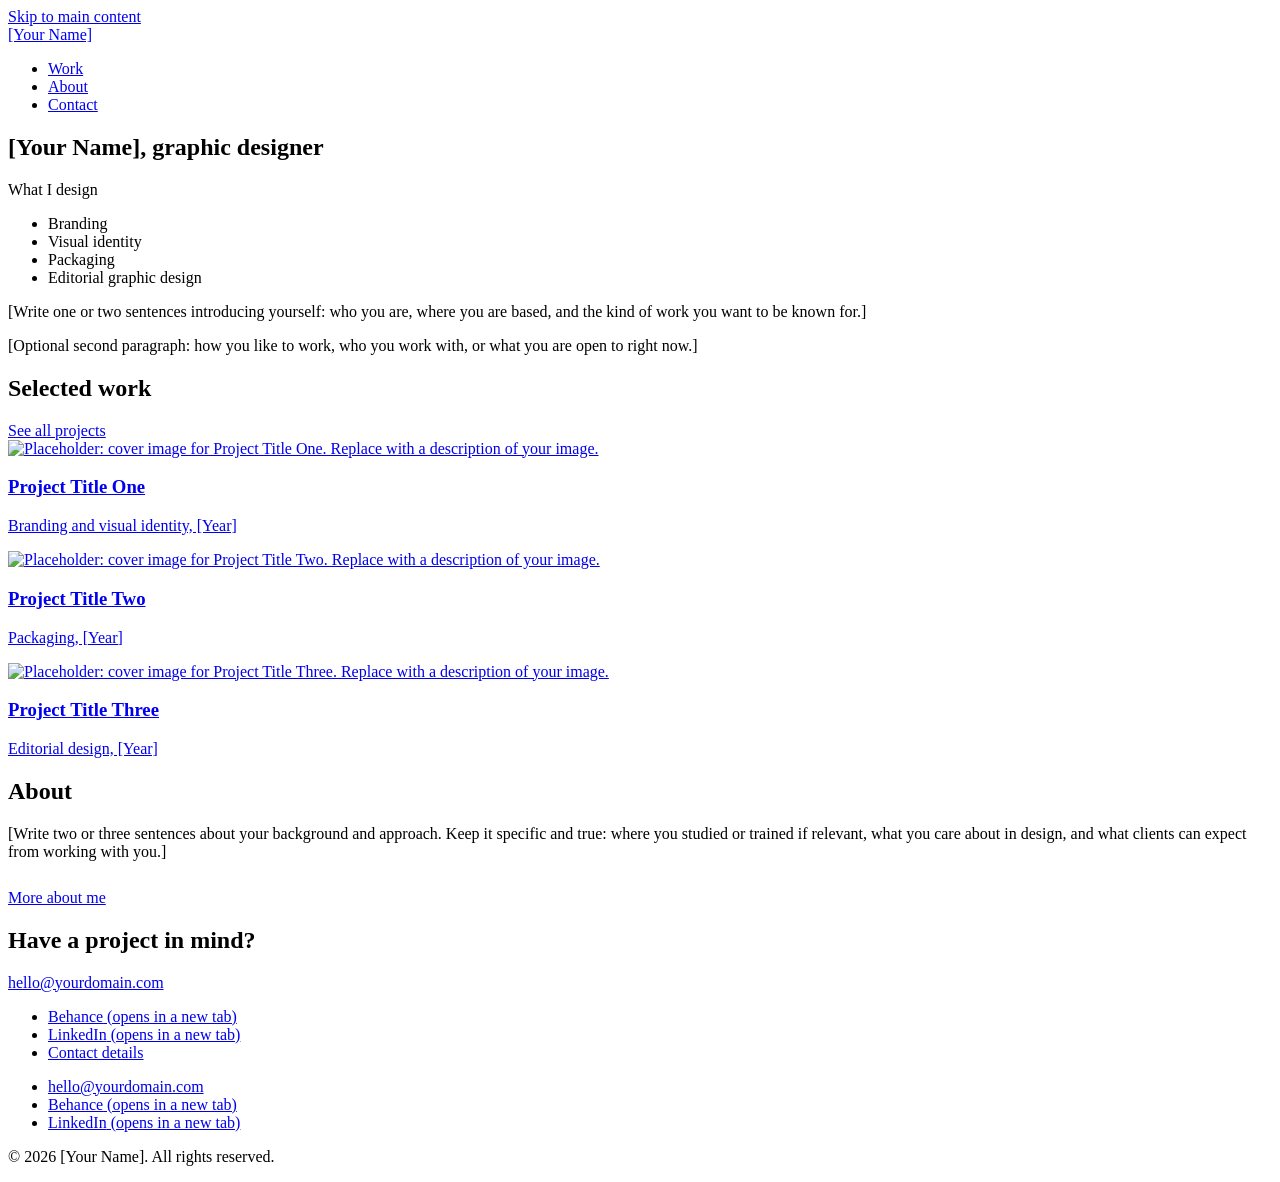
==== index.html @ a612234e "Add files via upload" ====
<!doctype html>
<html lang="en">
<head>
  <meta charset="utf-8">
  <meta name="viewport" content="width=device-width, initial-scale=1">
  <!-- EDIT: replace [Your Name], the description, and every YOUR-SITE.pages.dev address. See README.md. -->
  <title>[Your Name] | Graphic designer</title>
  <meta name="description" content="Portfolio of [Your Name], a graphic designer working in branding, visual identity, packaging and editorial design.">
  <meta name="theme-color" content="#f2efed">
  <link rel="canonical" href="https://YOUR-SITE.pages.dev/">
  <link rel="icon" href="assets/img/favicon.svg" type="image/svg+xml">

  <meta property="og:type" content="website">
  <meta property="og:site_name" content="[Your Name]">
  <meta property="og:title" content="[Your Name] | Graphic designer">
  <meta property="og:description" content="Branding, visual identity, packaging and editorial design.">
  <meta property="og:url" content="https://YOUR-SITE.pages.dev/">
  <meta property="og:image" content="https://YOUR-SITE.pages.dev/assets/img/og-default.png">
  <meta property="og:image:alt" content="[Your Name], graphic designer">
  <meta name="twitter:card" content="summary_large_image">

  <link rel="stylesheet" href="assets/css/styles.css">
  <script src="assets/js/main.js" defer></script>
</head>
<body>
  <a class="skip-link" href="#main">Skip to main content</a>

  <header class="site-header">
    <div class="wrap site-header__inner">
      <a class="wordmark" href="index.html" aria-current="page">[Your Name]</a>
      <nav aria-label="Primary">
        <ul class="nav">
          <li><a href="work.html">Work</a></li>
          <li><a href="about.html">About</a></li>
          <li><a href="contact.html">Contact</a></li>
        </ul>
      </nav>
    </div>
  </header>

  <main id="main">

    <!-- Introduction -->
    <section class="hero">
      <div class="wrap">
        <h1 class="display hero__name">[Your Name]<span class="visually-hidden">, graphic designer</span></h1>

        <div class="hero__grid">
          <div class="hero__list">
            <p class="label" id="disciplines-label">What I design</p>
            <ul class="list" aria-labelledby="disciplines-label">
              <li>Branding</li>
              <li>Visual identity</li>
              <li>Packaging</li>
              <li>Editorial graphic design</li>
            </ul>
          </div>

          <div class="hero__intro">
            <p class="lead">[Write one or two sentences introducing yourself: who you are, where you are based, and the kind of work you want to be known for.]</p>
            <p class="prose">[Optional second paragraph: how you like to work, who you work with, or what you are open to right now.]</p>
          </div>
        </div>
      </div>
    </section>

    <!-- Selected projects -->
    <section class="section" aria-labelledby="work-title">
      <div class="wrap">
        <div class="section-head">
          <h2 id="work-title">Selected work</h2>
          <a class="text-link" href="work.html">See all projects</a>
        </div>

        <div class="featured">
          <div class="featured__item featured__item--a">
            <a class="card" href="projects/project-one.html">
              <div class="card__frame">
                <img src="assets/img/project-one/thumb.svg" width="1200" height="1500" loading="lazy" decoding="async"
                     alt="Placeholder: cover image for Project Title One. Replace with a description of your image.">
              </div>
              <div class="card__body">
                <h3 class="card__title">Project Title One</h3>
                <p class="card__meta">Branding and visual identity, [Year]</p>
              </div>
            </a>
          </div>

          <div class="featured__item featured__item--b">
            <a class="card" href="projects/project-two.html">
              <div class="card__frame">
                <img src="assets/img/project-two/thumb.svg" width="1200" height="1500" loading="lazy" decoding="async"
                     alt="Placeholder: cover image for Project Title Two. Replace with a description of your image.">
              </div>
              <div class="card__body">
                <h3 class="card__title">Project Title Two</h3>
                <p class="card__meta">Packaging, [Year]</p>
              </div>
            </a>
          </div>

          <div class="featured__item featured__item--c">
            <a class="card" href="projects/project-three.html">
              <div class="card__frame card__frame--wide">
                <img src="assets/img/project-three/thumb.svg" width="1200" height="1500" loading="lazy" decoding="async"
                     alt="Placeholder: cover image for Project Title Three. Replace with a description of your image.">
              </div>
              <div class="card__body">
                <h3 class="card__title">Project Title Three</h3>
                <p class="card__meta">Editorial design, [Year]</p>
              </div>
            </a>
          </div>
        </div>
      </div>
    </section>

    <!-- About (short version) -->
    <section class="section" aria-labelledby="about-title">
      <div class="wrap split">
        <div class="split__label">
          <h2 id="about-title" class="label section-label">About</h2>
        </div>
        <div class="split__body">
          <p class="lead">[Write two or three sentences about your background and approach. Keep it specific and true: where you studied or trained if relevant, what you care about in design, and what clients can expect from working with you.]</p>
          <p style="margin-top: 1.75rem;"><a class="text-link" href="about.html">More about me</a></p>
        </div>
      </div>
    </section>

    <!-- Contact -->
    <section class="section section--wash contact-band" aria-labelledby="contact-title">
      <div class="wrap">
        <h2 id="contact-title" class="title">Have a project in mind?</h2>
        <a class="big-link" href="mailto:hello@yourdomain.com">hello@yourdomain.com</a>
        <ul class="links">
          <li><a href="https://www.behance.net/your-username" target="_blank" rel="noopener noreferrer">Behance<span class="visually-hidden"> (opens in a new tab)</span></a></li>
          <li><a href="https://www.linkedin.com/in/your-username" target="_blank" rel="noopener noreferrer">LinkedIn<span class="visually-hidden"> (opens in a new tab)</span></a></li>
          <li><a href="contact.html">Contact details</a></li>
        </ul>
      </div>
    </section>

  </main>

  <footer class="site-footer">
    <div class="wrap site-footer__inner">
      <ul class="links">
        <li><a href="mailto:hello@yourdomain.com">hello@yourdomain.com</a></li>
        <li><a href="https://www.behance.net/your-username" target="_blank" rel="noopener noreferrer">Behance<span class="visually-hidden"> (opens in a new tab)</span></a></li>
        <li><a href="https://www.linkedin.com/in/your-username" target="_blank" rel="noopener noreferrer">LinkedIn<span class="visually-hidden"> (opens in a new tab)</span></a></li>
      </ul>
      <p class="site-footer__copy">&copy; <span data-year>2026</span> [Your Name]. All rights reserved.</p>
    </div>
  </footer>
</body>
</html>
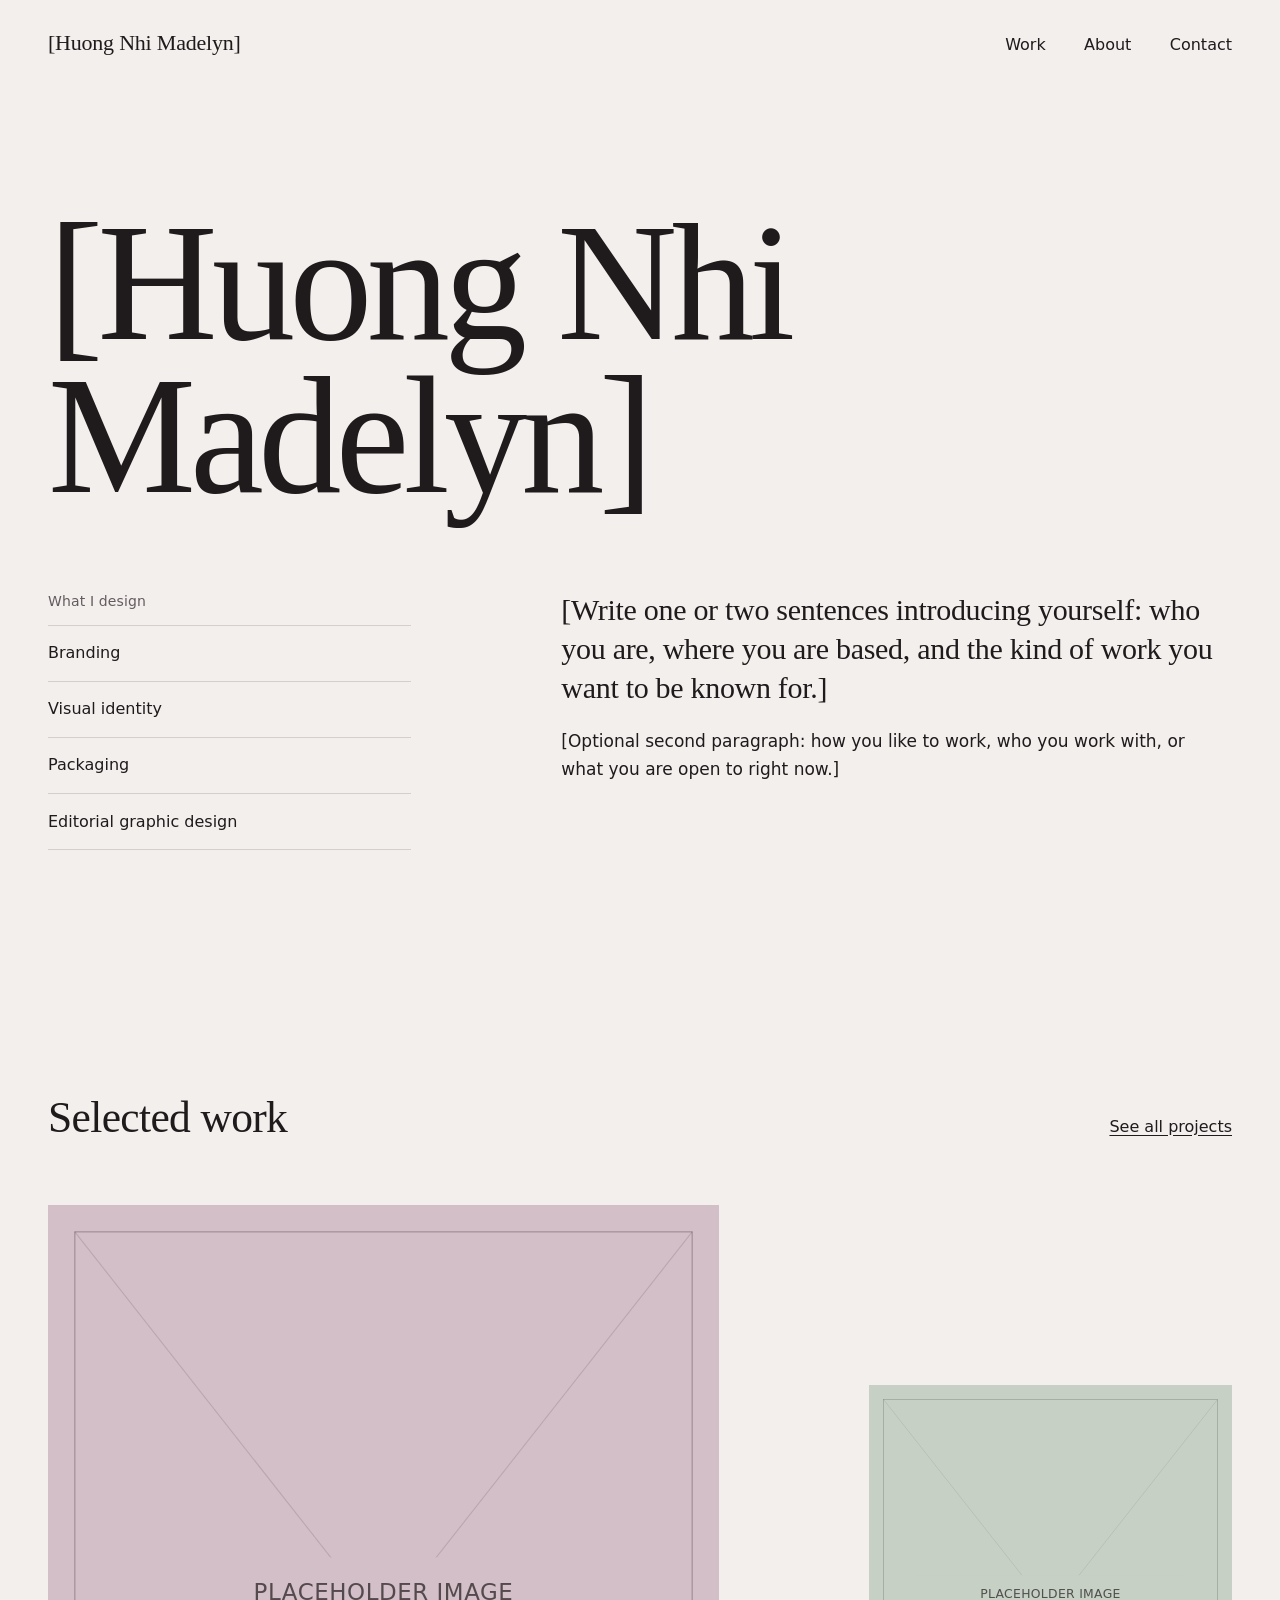
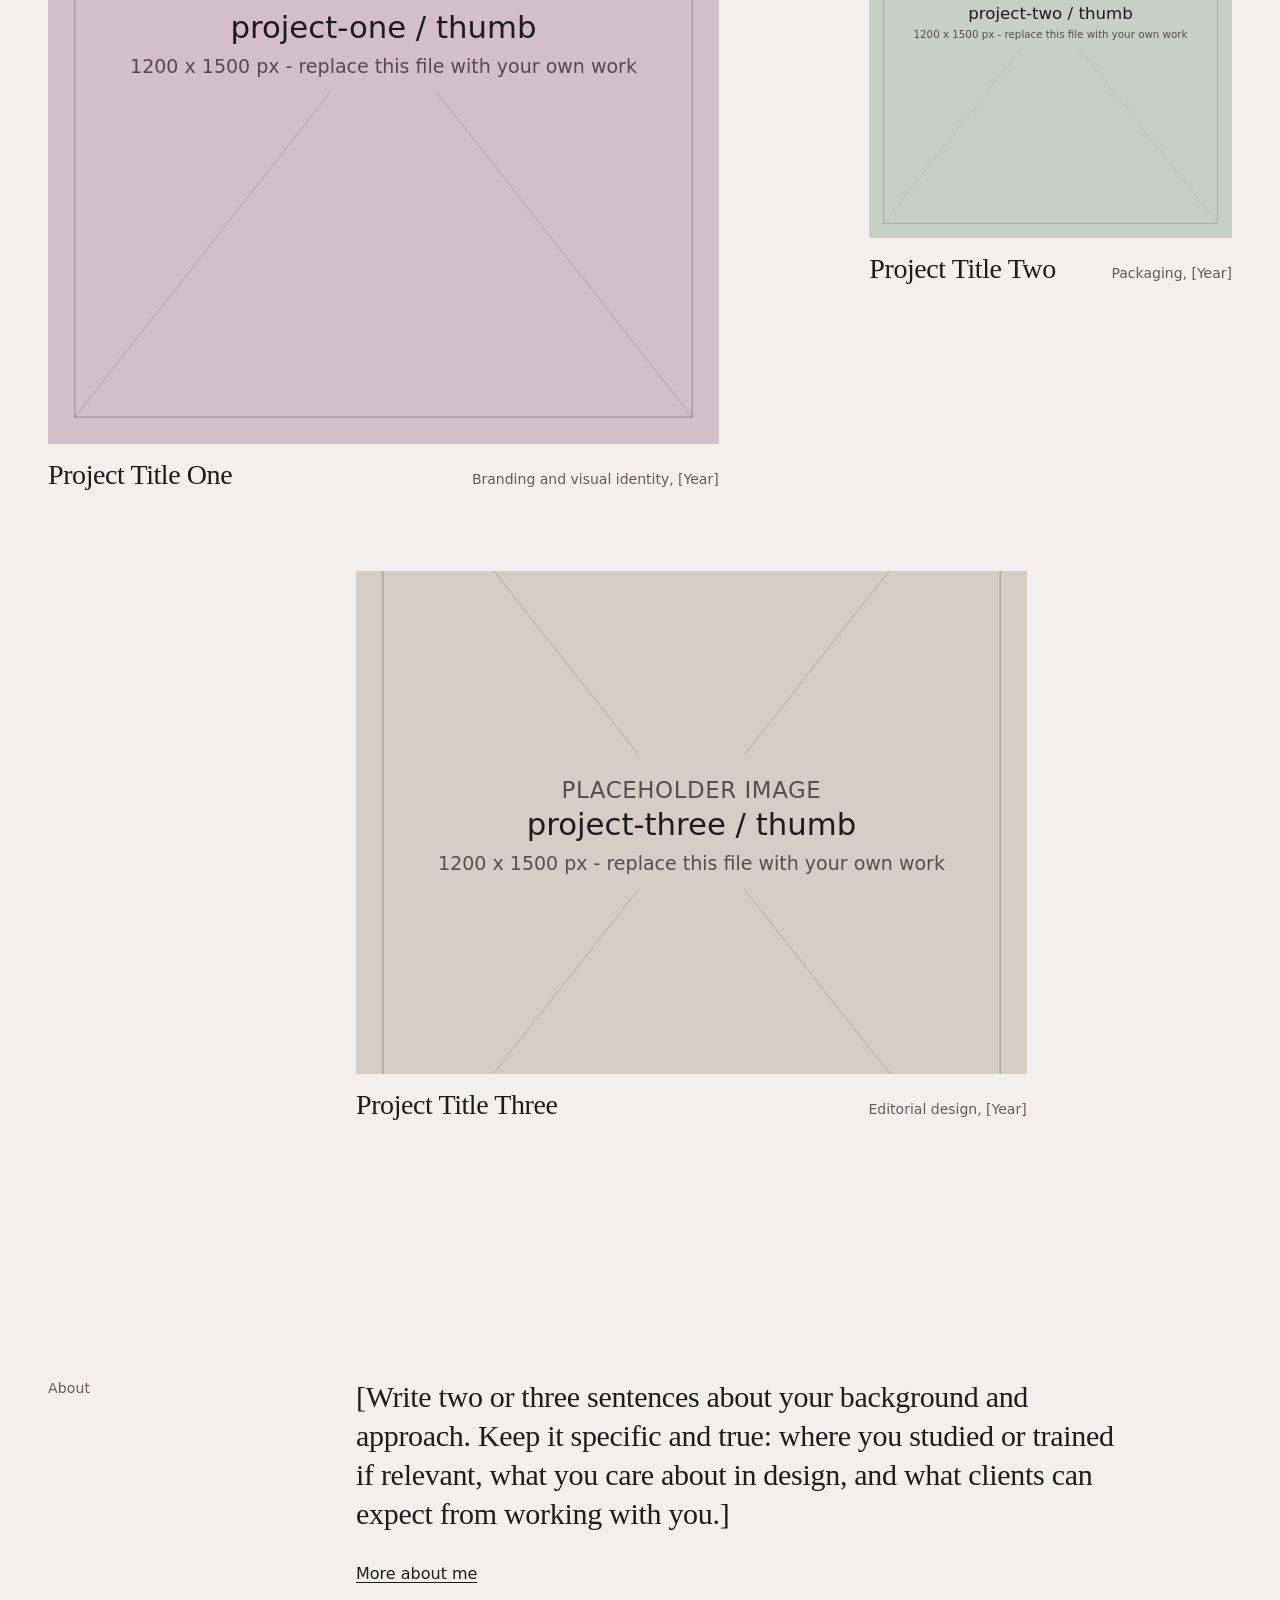
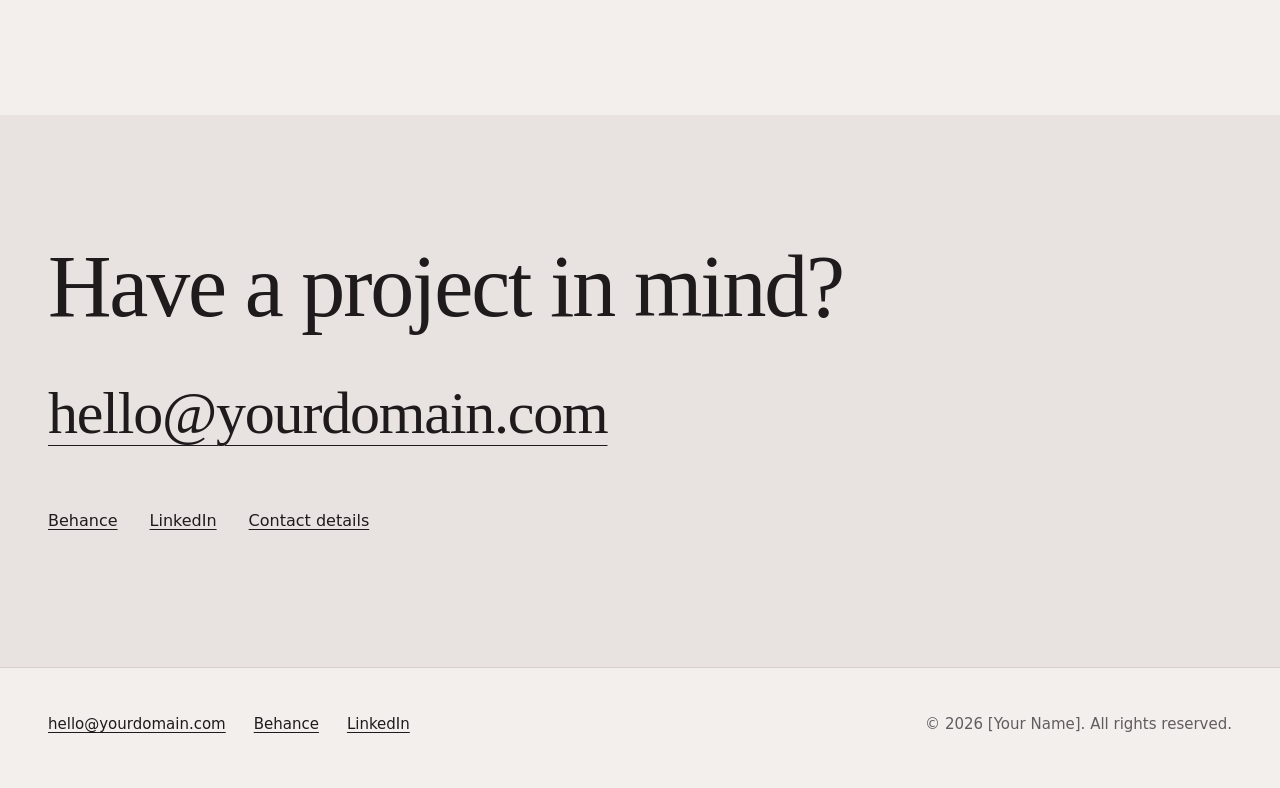
==== commit 6cb74fdf: "update index 1" ====
--- a/index.html
+++ b/index.html
@@ -5,18 +5,18 @@
   <meta name="viewport" content="width=device-width, initial-scale=1">
   <!-- EDIT: replace [Your Name], the description, and every YOUR-SITE.pages.dev address. See README.md. -->
   <title>[Your Name] | Graphic designer</title>
-  <meta name="description" content="Portfolio of [Your Name], a graphic designer working in branding, visual identity, packaging and editorial design.">
+  <meta name="description" content="Portfolio of [Huong Nhi Madelyn], a graphic designer working in branding, visual identity, packaging and editorial design.">
   <meta name="theme-color" content="#f2efed">
   <link rel="canonical" href="https://YOUR-SITE.pages.dev/">
   <link rel="icon" href="assets/img/favicon.svg" type="image/svg+xml">
 
   <meta property="og:type" content="website">
-  <meta property="og:site_name" content="[Your Name]">
-  <meta property="og:title" content="[Your Name] | Graphic designer">
+  <meta property="og:site_name" content="[Huong Nhi Madelyn]">
+  <meta property="og:title" content="[Huong Nhi Madelyn] | Creative Designer">
   <meta property="og:description" content="Branding, visual identity, packaging and editorial design.">
   <meta property="og:url" content="https://YOUR-SITE.pages.dev/">
   <meta property="og:image" content="https://YOUR-SITE.pages.dev/assets/img/og-default.png">
-  <meta property="og:image:alt" content="[Your Name], graphic designer">
+  <meta property="og:image:alt" content="[Huong Nhi Madelyn], graphic designer">
   <meta name="twitter:card" content="summary_large_image">
 
   <link rel="stylesheet" href="assets/css/styles.css">
@@ -27,7 +27,7 @@
 
   <header class="site-header">
     <div class="wrap site-header__inner">
-      <a class="wordmark" href="index.html" aria-current="page">[Your Name]</a>
+      <a class="wordmark" href="index.html" aria-current="page">[Huong Nhi Madelyn]</a>
       <nav aria-label="Primary">
         <ul class="nav">
           <li><a href="work.html">Work</a></li>
@@ -43,7 +43,7 @@
     <!-- Introduction -->
     <section class="hero">
       <div class="wrap">
-        <h1 class="display hero__name">[Your Name]<span class="visually-hidden">, graphic designer</span></h1>
+        <h1 class="display hero__name">[Huong Nhi Madelyn]<span class="visually-hidden">, creative designer</span></h1>
 
         <div class="hero__grid">
           <div class="hero__list">
--- a/assets/css/styles.css
+++ b/assets/css/styles.css
@@ -0,0 +1,823 @@
+/* ==========================================================================
+   Portfolio — styles.css
+   One stylesheet for every page. No build step, no dependencies.
+
+   Contents
+   1.  Design tokens (colours, type, spacing)  <- edit these first
+   2.  Reset and base
+   3.  Typography
+   4.  Layout helpers
+   5.  Header and navigation
+   6.  Home: hero, featured work, about, contact
+   7.  Work index
+   8.  Inner page headers (About, Contact, 404)
+   9.  Project pages
+   10. Footer
+   ========================================================================== */
+
+
+/* 1. Design tokens
+   -------------------------------------------------------------------------- */
+:root {
+  /* Colour: neutral ground, dark ink, two quiet accents.
+     Text colours below all meet WCAG AA contrast on --bg and --wash. */
+  --bg: #f2efed;       /* page background: a pale, slightly rosy grey */
+  --wash: #e8e3e1;     /* image frames and the contact band */
+  --ink: #1f1a1c;      /* main text */
+  --muted: #645b5f;    /* secondary text */
+  --line: #d6cecd;     /* hairlines */
+  --plum: #6a4357;     /* accent for links, hover and focus */
+  --mauve: #b394a1;    /* decorative accent only (not for text) */
+  --sage: #8d9a8b;     /* decorative accent only (not for text) */
+
+  /* Type: system font stacks, so nothing is downloaded and nothing is licensed.
+     To use your own fonts, see the README ("Changing fonts"). */
+  --serif: "Iowan Old Style", "Palatino Linotype", Palatino, "Book Antiqua", Georgia, "Times New Roman", serif;
+  --sans: system-ui, -apple-system, "Segoe UI", Roboto, "Helvetica Neue", Arial, sans-serif;
+
+  /* Space */
+  --gutter: clamp(1.25rem, 4vw, 3rem);
+  --max: 92rem;
+  --section: clamp(4.5rem, 10vw, 9rem);
+}
+
+
+/* 2. Reset and base
+   -------------------------------------------------------------------------- */
+*,
+*::before,
+*::after {
+  box-sizing: border-box;
+}
+
+html {
+  -webkit-text-size-adjust: 100%;
+  scroll-behavior: smooth;
+}
+
+body {
+  margin: 0;
+  background: var(--bg);
+  color: var(--ink);
+  font-family: var(--sans);
+  font-size: 1rem;
+  line-height: 1.65;
+  -webkit-font-smoothing: antialiased;
+  text-rendering: optimizeLegibility;
+}
+
+h1, h2, h3, p, ul, ol, dl, dd, figure {
+  margin: 0;
+}
+
+img {
+  display: block;
+  max-width: 100%;
+  height: auto;
+}
+
+a {
+  color: inherit;
+  text-decoration-thickness: 1px;
+  text-underline-offset: 0.2em;
+}
+
+a:hover {
+  color: var(--plum);
+}
+
+:focus-visible {
+  outline: 2px solid var(--plum);
+  outline-offset: 4px;
+}
+
+.skip-link {
+  position: absolute;
+  left: var(--gutter);
+  top: 0;
+  padding: 0.75rem 1rem;
+  background: var(--ink);
+  color: var(--bg);
+  transform: translateY(-120%);
+  z-index: 10;
+}
+
+.skip-link:focus {
+  transform: translateY(0);
+  color: var(--bg);
+}
+
+.visually-hidden {
+  position: absolute;
+  width: 1px;
+  height: 1px;
+  margin: -1px;
+  padding: 0;
+  overflow: hidden;
+  clip: rect(0, 0, 0, 0);
+  white-space: nowrap;
+  border: 0;
+}
+
+/* Respect reduced-motion preferences. The site uses almost no motion;
+   this guarantees none for people who ask for none. */
+@media (prefers-reduced-motion: reduce) {
+  html {
+    scroll-behavior: auto;
+  }
+
+  *,
+  *::before,
+  *::after {
+    animation-duration: 0.01ms !important;
+    animation-iteration-count: 1 !important;
+    transition-duration: 0.01ms !important;
+    scroll-behavior: auto !important;
+  }
+}
+
+
+/* 3. Typography
+   -------------------------------------------------------------------------- */
+h1, h2, h3 {
+  font-family: var(--serif);
+  font-weight: 400;
+  line-height: 1.1;
+  letter-spacing: -0.015em;
+}
+
+h2 {
+  font-size: clamp(1.75rem, 3.4vw, 2.75rem);
+}
+
+h3 {
+  font-size: clamp(1.25rem, 2vw, 1.625rem);
+}
+
+/* The name on the home page: the one loud thing on the site. */
+.display {
+  font-size: clamp(3.25rem, 13vw, 11rem);
+  line-height: 0.92;
+  letter-spacing: -0.035em;
+  overflow-wrap: break-word;
+}
+
+/* Page titles on inner pages and project pages. */
+.title {
+  font-size: clamp(2.5rem, 7vw, 5.5rem);
+  line-height: 1;
+  letter-spacing: -0.025em;
+  overflow-wrap: break-word;
+}
+
+.lead {
+  font-family: var(--serif);
+  font-size: clamp(1.25rem, 2.4vw, 1.875rem);
+  line-height: 1.3;
+  letter-spacing: -0.01em;
+}
+
+.label {
+  color: var(--muted);
+  font-size: 0.875rem;
+  letter-spacing: 0.01em;
+}
+
+/* Small sans label used as a section title in the left column. */
+.section-label {
+  font-family: var(--sans);
+  line-height: 1.65;
+}
+
+/* Serif section title used in the left column on project pages. */
+.section-title {
+  font-size: clamp(1.5rem, 2.4vw, 2rem);
+}
+
+.prose {
+  max-width: 40rem;
+  font-size: 1.0625rem;
+}
+
+.prose p + p {
+  margin-top: 1em;
+}
+
+.text-link {
+  text-decoration: underline;
+}
+
+.big-link {
+  display: inline-block;
+  font-family: var(--serif);
+  font-size: clamp(1.5rem, 5.4vw, 3.75rem);
+  line-height: 1.15;
+  letter-spacing: -0.02em;
+  overflow-wrap: anywhere;
+}
+
+
+/* 4. Layout helpers
+   -------------------------------------------------------------------------- */
+.wrap {
+  width: 100%;
+  max-width: var(--max);
+  margin-inline: auto;
+  padding-inline: var(--gutter);
+}
+
+.section {
+  padding-block: var(--section);
+}
+
+.section--wash {
+  background: var(--wash);
+}
+
+.section-head {
+  display: flex;
+  flex-wrap: wrap;
+  align-items: baseline;
+  justify-content: space-between;
+  gap: 0.5rem 1.5rem;
+  margin-bottom: clamp(2rem, 5vw, 4rem);
+}
+
+/* Label on the left, content on the right. Stacks on small screens. */
+.split {
+  display: grid;
+  gap: 1.25rem;
+}
+
+@media (min-width: 52rem) {
+  .split {
+    grid-template-columns: repeat(12, minmax(0, 1fr));
+    column-gap: var(--gutter);
+  }
+
+  .split__label {
+    grid-column: 1 / 4;
+  }
+
+  .split__body {
+    grid-column: 4 / 12;
+  }
+}
+
+.list {
+  list-style: none;
+  padding: 0;
+}
+
+.list li {
+  padding-block: 0.9rem;
+  border-top: 1px solid var(--line);
+}
+
+.list li:last-child {
+  border-bottom: 1px solid var(--line);
+}
+
+.links {
+  display: flex;
+  flex-wrap: wrap;
+  gap: 0.5rem 2rem;
+  list-style: none;
+  padding: 0;
+}
+
+.links a {
+  display: inline-block;
+  padding-block: 0.25rem;
+}
+
+
+/* 5. Header and navigation
+   -------------------------------------------------------------------------- */
+.site-header {
+  padding-block: 1.5rem;
+}
+
+.site-header__inner {
+  display: flex;
+  flex-wrap: wrap;
+  align-items: baseline;
+  justify-content: space-between;
+  gap: 0.5rem 2rem;
+}
+
+.wordmark {
+  font-family: var(--serif);
+  font-size: 1.375rem;
+  letter-spacing: -0.01em;
+  text-decoration: none;
+}
+
+.nav {
+  display: flex;
+  gap: clamp(1.25rem, 3vw, 2.5rem);
+  list-style: none;
+  margin: 0;
+  padding: 0;
+}
+
+.nav a {
+  display: inline-block;
+  padding-block: 0.5rem;
+  border-bottom: 1px solid transparent;
+  text-decoration: none;
+}
+
+.nav a:hover {
+  border-bottom-color: currentColor;
+}
+
+.nav a[aria-current] {
+  border-bottom-color: var(--plum);
+  color: var(--plum);
+}
+
+
+/* 6. Home
+   -------------------------------------------------------------------------- */
+.hero {
+  padding-top: clamp(3rem, 9vw, 8rem);
+  padding-bottom: clamp(4rem, 9vw, 8rem);
+}
+
+.hero__name {
+  margin-bottom: clamp(2.5rem, 6vw, 5rem);
+}
+
+.hero__grid {
+  display: grid;
+  gap: 2.5rem;
+}
+
+@media (min-width: 52rem) {
+  .hero__grid {
+    grid-template-columns: repeat(12, minmax(0, 1fr));
+    column-gap: var(--gutter);
+  }
+
+  .hero__list {
+    grid-column: 1 / 5;
+  }
+
+  .hero__intro {
+    grid-column: 6 / 13;
+  }
+}
+
+.hero__intro p + p {
+  margin-top: 1.25rem;
+}
+
+.hero__list .label {
+  margin-bottom: 0.75rem;
+}
+
+/* Featured work: a staggered, asymmetrical grid. */
+.featured {
+  display: grid;
+  gap: clamp(3rem, 7vw, 5rem) var(--gutter);
+}
+
+@media (min-width: 48rem) {
+  .featured {
+    grid-template-columns: repeat(12, minmax(0, 1fr));
+  }
+
+  .featured__item--a {
+    grid-column: 1 / 8;
+  }
+
+  .featured__item--b {
+    grid-column: 9 / 13;
+    margin-top: clamp(5rem, 14vw, 12rem);
+  }
+
+  .featured__item--c {
+    grid-column: 4 / 11;
+  }
+}
+
+.card {
+  display: block;
+  text-decoration: none;
+}
+
+.card__frame {
+  aspect-ratio: 4 / 5;
+  background: var(--wash);
+  overflow: hidden;
+}
+
+.card__frame--wide {
+  aspect-ratio: 4 / 3;
+}
+
+.card__frame img {
+  width: 100%;
+  height: 100%;
+  object-fit: cover;
+}
+
+.card__body {
+  display: flex;
+  flex-wrap: wrap;
+  align-items: baseline;
+  justify-content: space-between;
+  gap: 0.25rem 1rem;
+  padding-top: 1rem;
+}
+
+.card__title {
+  font-size: clamp(1.375rem, 2.4vw, 1.75rem);
+}
+
+.card__meta {
+  color: var(--muted);
+  font-size: 0.875rem;
+}
+
+.card:hover .card__title {
+  color: var(--plum);
+  text-decoration: underline;
+  text-decoration-thickness: 1px;
+  text-underline-offset: 0.2em;
+}
+
+.about-intro {
+  display: grid;
+  gap: 2.5rem;
+}
+
+@media (min-width: 52rem) {
+  .about-intro {
+    grid-template-columns: minmax(0, 5fr) minmax(0, 7fr);
+    column-gap: var(--gutter);
+    align-items: end;
+  }
+}
+
+.portrait {
+  background: var(--wash);
+}
+
+.portrait img {
+  width: 100%;
+  height: auto;
+}
+
+.contact-band .title {
+  margin-bottom: clamp(1.5rem, 4vw, 3rem);
+}
+
+.contact-band .links {
+  margin-top: clamp(2rem, 5vw, 3.5rem);
+}
+
+
+/* 7. Work index (work.html)
+   -------------------------------------------------------------------------- */
+.index {
+  list-style: none;
+  padding: 0;
+  border-bottom: 1px solid var(--line);
+}
+
+.index__item {
+  border-top: 1px solid var(--line);
+}
+
+.index__link {
+  display: grid;
+  gap: 1rem;
+  padding-block: 1.75rem;
+  text-decoration: none;
+}
+
+.index__title {
+  font-family: var(--serif);
+  font-size: clamp(1.75rem, 4vw, 3rem);
+  line-height: 1.05;
+  letter-spacing: -0.02em;
+}
+
+.index__meta {
+  color: var(--muted);
+}
+
+.index__thumb {
+  background: var(--wash);
+  aspect-ratio: 16 / 10;
+  overflow: hidden;
+}
+
+.index__thumb img {
+  width: 100%;
+  height: 100%;
+  object-fit: cover;
+}
+
+.index__link:hover .index__title {
+  color: var(--plum);
+  text-decoration: underline;
+  text-decoration-thickness: 1px;
+  text-underline-offset: 0.15em;
+}
+
+@media (min-width: 48rem) {
+  .index__link {
+    grid-template-columns: minmax(0, 1.5fr) minmax(0, 1fr) 4rem 13rem;
+    align-items: center;
+    column-gap: var(--gutter);
+  }
+
+  .index__thumb {
+    aspect-ratio: 4 / 3;
+  }
+}
+
+
+/* 8. Inner page headers
+   -------------------------------------------------------------------------- */
+.page-head {
+  padding-top: clamp(3rem, 8vw, 7rem);
+  padding-bottom: clamp(2.5rem, 6vw, 5rem);
+}
+
+.page-head .title {
+  margin-bottom: clamp(1.5rem, 3vw, 2.5rem);
+}
+
+.page-head .lead {
+  max-width: 44rem;
+}
+
+.pillars {
+  display: grid;
+  gap: 2rem var(--gutter);
+}
+
+@media (min-width: 48rem) {
+  .pillars {
+    grid-template-columns: repeat(3, minmax(0, 1fr));
+  }
+}
+
+.pillars h3 {
+  margin-bottom: 0.75rem;
+}
+
+.pillars p {
+  color: var(--muted);
+}
+
+
+/* 9. Project pages
+   -------------------------------------------------------------------------- */
+.back {
+  display: inline-block;
+  padding-block: 0.25rem;
+  color: var(--muted);
+  font-size: 0.9375rem;
+}
+
+.project-head {
+  padding-top: clamp(2rem, 5vw, 4rem);
+  padding-bottom: clamp(2rem, 5vw, 4rem);
+}
+
+.project-head .title {
+  margin-block: clamp(1rem, 2vw, 1.5rem) clamp(1.25rem, 3vw, 2rem);
+}
+
+.project-head .lead {
+  max-width: 46rem;
+}
+
+.cover img {
+  width: 100%;
+  height: auto;
+  background: var(--wash);
+}
+
+.facts {
+  display: grid;
+  gap: 1.5rem var(--gutter);
+  grid-template-columns: repeat(2, minmax(0, 1fr));
+  margin-top: clamp(2rem, 4vw, 3rem);
+  padding-top: 1.5rem;
+  border-top: 1px solid var(--line);
+}
+
+@media (min-width: 48rem) {
+  .facts {
+    grid-template-columns: repeat(4, minmax(0, 1fr));
+  }
+}
+
+.facts dt {
+  color: var(--muted);
+  font-size: 0.875rem;
+}
+
+.facts dd {
+  margin-top: 0.25rem;
+}
+
+.block {
+  padding-block: clamp(3rem, 7vw, 6rem);
+  border-top: 1px solid var(--line);
+}
+
+.block--first {
+  margin-top: clamp(3rem, 7vw, 6rem);
+}
+
+.subhead {
+  margin-block: clamp(2.5rem, 5vw, 4rem) 1.25rem;
+  font-size: clamp(1.25rem, 2vw, 1.5rem);
+}
+
+.subhead:first-child {
+  margin-top: 0;
+}
+
+.subnote {
+  max-width: 40rem;
+  margin-bottom: 1.5rem;
+  color: var(--muted);
+}
+
+/* Image gallery: 12-column grid, items choose how many columns to span.
+   Everything is full width on small screens. */
+.gallery {
+  display: grid;
+  gap: var(--gutter);
+  grid-template-columns: repeat(12, minmax(0, 1fr));
+  align-items: start;
+}
+
+.gallery__item {
+  grid-column: 1 / -1;
+}
+
+@media (min-width: 40rem) {
+  .gallery__item--4 {
+    grid-column: span 4;
+  }
+
+  .gallery__item--6 {
+    grid-column: span 6;
+  }
+
+  .gallery__item--8 {
+    grid-column: span 8;
+  }
+}
+
+.gallery__item img {
+  width: 100%;
+  height: auto;
+  background: var(--wash);
+}
+
+.gallery__item figcaption {
+  padding-top: 0.5rem;
+  color: var(--muted);
+  font-size: 0.875rem;
+}
+
+.swatches {
+  display: grid;
+  gap: 1.5rem var(--gutter);
+  grid-template-columns: repeat(2, minmax(0, 1fr));
+  list-style: none;
+  padding: 0;
+}
+
+@media (min-width: 48rem) {
+  .swatches {
+    grid-template-columns: repeat(4, minmax(0, 1fr));
+  }
+}
+
+.swatch__chip {
+  aspect-ratio: 1 / 1;
+  background: var(--swatch, var(--wash));
+  border: 1px solid var(--line);
+}
+
+.swatch__name {
+  margin-top: 0.75rem;
+}
+
+.swatch__meta {
+  color: var(--muted);
+  font-size: 0.875rem;
+}
+
+.specimens {
+  display: grid;
+  gap: 2rem var(--gutter);
+}
+
+@media (min-width: 48rem) {
+  .specimens {
+    grid-template-columns: repeat(2, minmax(0, 1fr));
+  }
+}
+
+.specimen {
+  padding-top: 1rem;
+  border-top: 1px solid var(--line);
+}
+
+.specimen__glyph {
+  font-size: clamp(5rem, 14vw, 10rem);
+  line-height: 1;
+  letter-spacing: -0.03em;
+}
+
+.specimen__glyph--serif {
+  font-family: var(--serif);
+}
+
+.specimen__glyph--sans {
+  font-family: var(--sans);
+}
+
+.specimen figcaption {
+  margin-top: 0.75rem;
+  color: var(--muted);
+  font-size: 0.9375rem;
+}
+
+.pager {
+  display: grid;
+  gap: 2.5rem;
+}
+
+@media (min-width: 48rem) {
+  .pager {
+    grid-template-columns: repeat(2, minmax(0, 1fr));
+    column-gap: var(--gutter);
+  }
+
+  .pager__next {
+    text-align: right;
+  }
+}
+
+.pager a {
+  display: block;
+  text-decoration: none;
+}
+
+.pager__label {
+  color: var(--muted);
+  font-size: 0.875rem;
+}
+
+.pager__title {
+  margin-top: 0.25rem;
+  font-family: var(--serif);
+  font-size: clamp(1.75rem, 4vw, 3rem);
+  line-height: 1.1;
+  letter-spacing: -0.02em;
+}
+
+.pager a:hover .pager__title {
+  color: var(--plum);
+  text-decoration: underline;
+  text-decoration-thickness: 1px;
+  text-underline-offset: 0.15em;
+}
+
+
+/* 10. Footer
+   -------------------------------------------------------------------------- */
+.site-footer {
+  border-top: 1px solid var(--line);
+  padding-block: 2.5rem 3rem;
+  font-size: 0.9375rem;
+}
+
+.site-footer__inner {
+  display: flex;
+  flex-wrap: wrap;
+  align-items: baseline;
+  justify-content: space-between;
+  gap: 1.25rem 3rem;
+}
+
+.site-footer .links {
+  gap: 0.25rem 1.75rem;
+}
+
+.site-footer__copy {
+  color: var(--muted);
+}
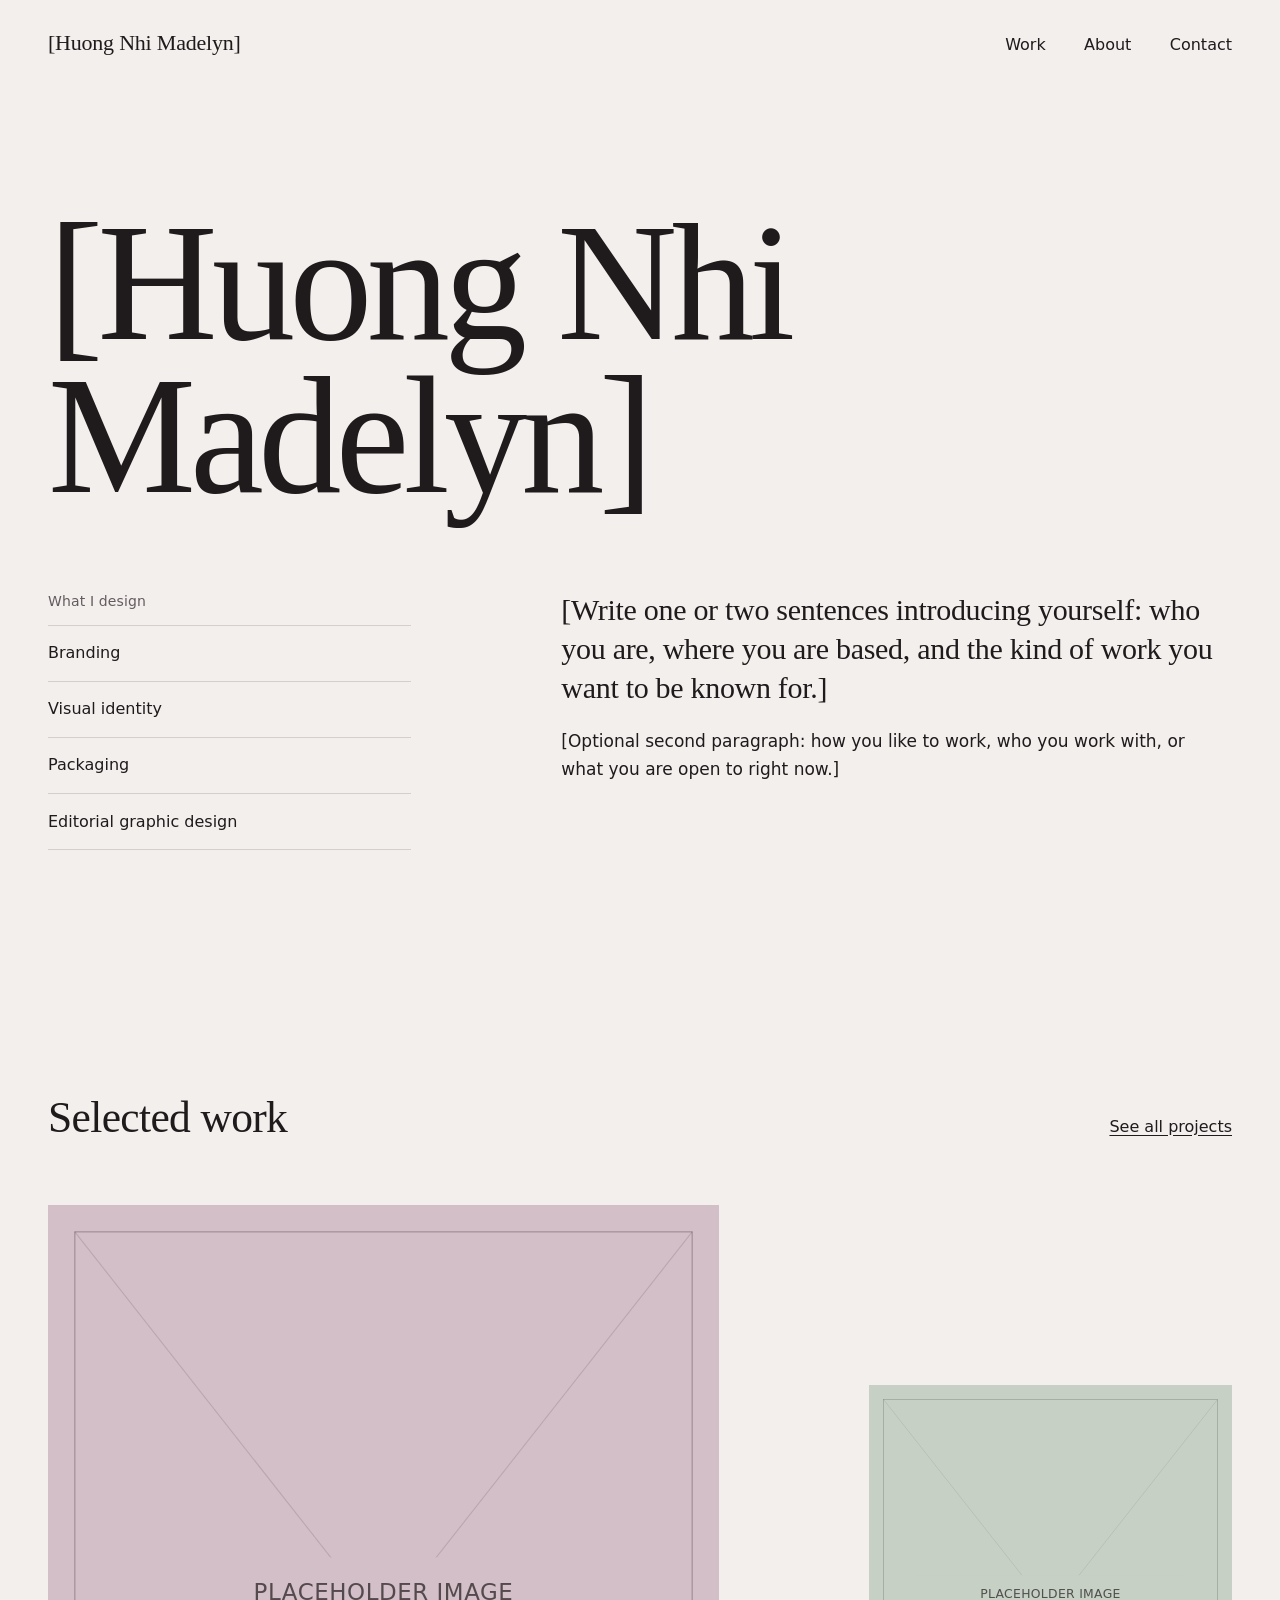
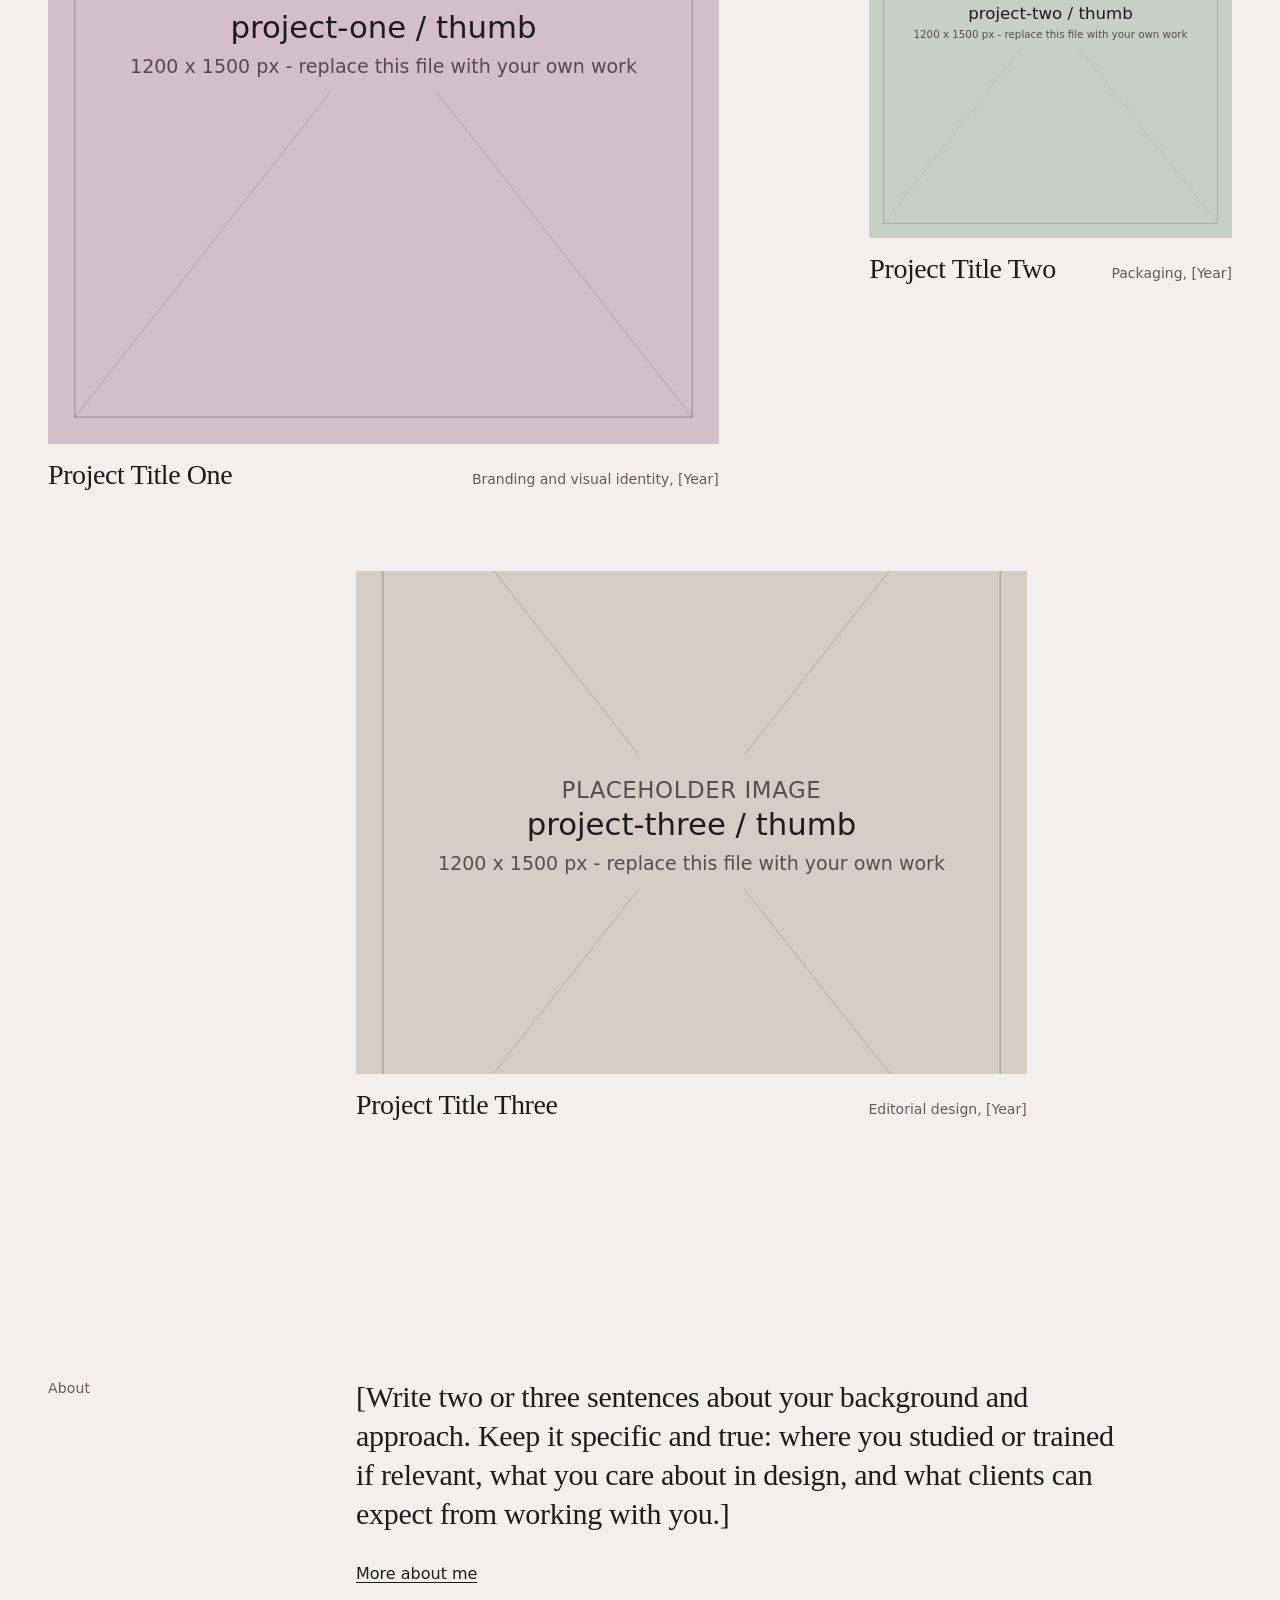
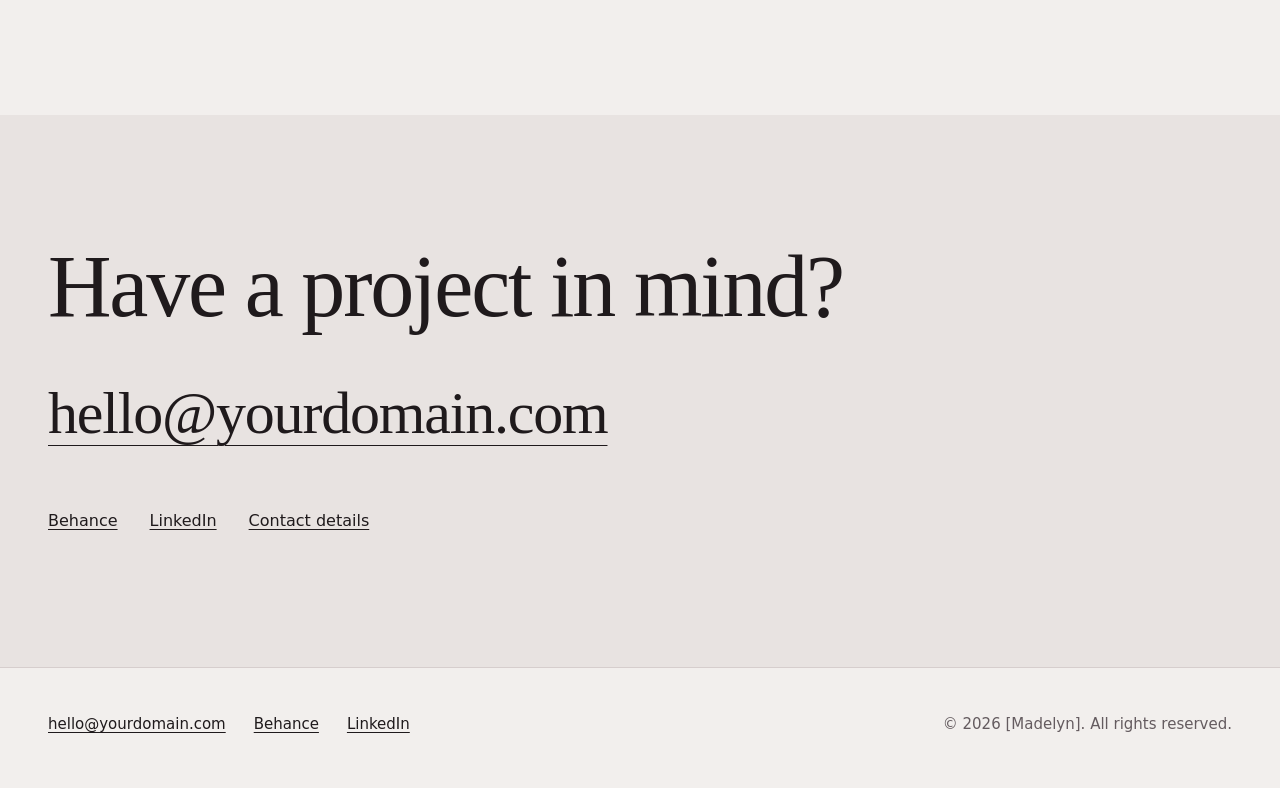
==== commit 63958cf7: "update index 2" ====
--- a/index.html
+++ b/index.html
@@ -3,9 +3,9 @@
 <head>
   <meta charset="utf-8">
   <meta name="viewport" content="width=device-width, initial-scale=1">
-  <!-- EDIT: replace [Your Name], the description, and every YOUR-SITE.pages.dev address. See README.md. -->
-  <title>[Your Name] | Graphic designer</title>
-  <meta name="description" content="Portfolio of [Huong Nhi Madelyn], a graphic designer working in branding, visual identity, packaging and editorial design.">
+  <!-- EDIT: replace [Madelyn], the description, and every YOUR-SITE.pages.dev address. See README.md. -->
+  <title>[Madelyn] | Creative Designer </title>
+  <meta name="description" content="Portfolio of [Huong Nhi Madelyn], a Creative Designer  working in branding, visual identity, packaging and editorial design.">
   <meta name="theme-color" content="#f2efed">
   <link rel="canonical" href="https://YOUR-SITE.pages.dev/">
   <link rel="icon" href="assets/img/favicon.svg" type="image/svg+xml">
@@ -16,7 +16,7 @@
   <meta property="og:description" content="Branding, visual identity, packaging and editorial design.">
   <meta property="og:url" content="https://YOUR-SITE.pages.dev/">
   <meta property="og:image" content="https://YOUR-SITE.pages.dev/assets/img/og-default.png">
-  <meta property="og:image:alt" content="[Huong Nhi Madelyn], graphic designer">
+  <meta property="og:image:alt" content="[Huong Nhi Madelyn], Creative Designer ">
   <meta name="twitter:card" content="summary_large_image">
 
   <link rel="stylesheet" href="assets/css/styles.css">
@@ -150,7 +150,7 @@
         <li><a href="https://www.behance.net/your-username" target="_blank" rel="noopener noreferrer">Behance<span class="visually-hidden"> (opens in a new tab)</span></a></li>
         <li><a href="https://www.linkedin.com/in/your-username" target="_blank" rel="noopener noreferrer">LinkedIn<span class="visually-hidden"> (opens in a new tab)</span></a></li>
       </ul>
-      <p class="site-footer__copy">&copy; <span data-year>2026</span> [Your Name]. All rights reserved.</p>
+      <p class="site-footer__copy">&copy; <span data-year>2026</span> [Madelyn]. All rights reserved.</p>
     </div>
   </footer>
 </body>
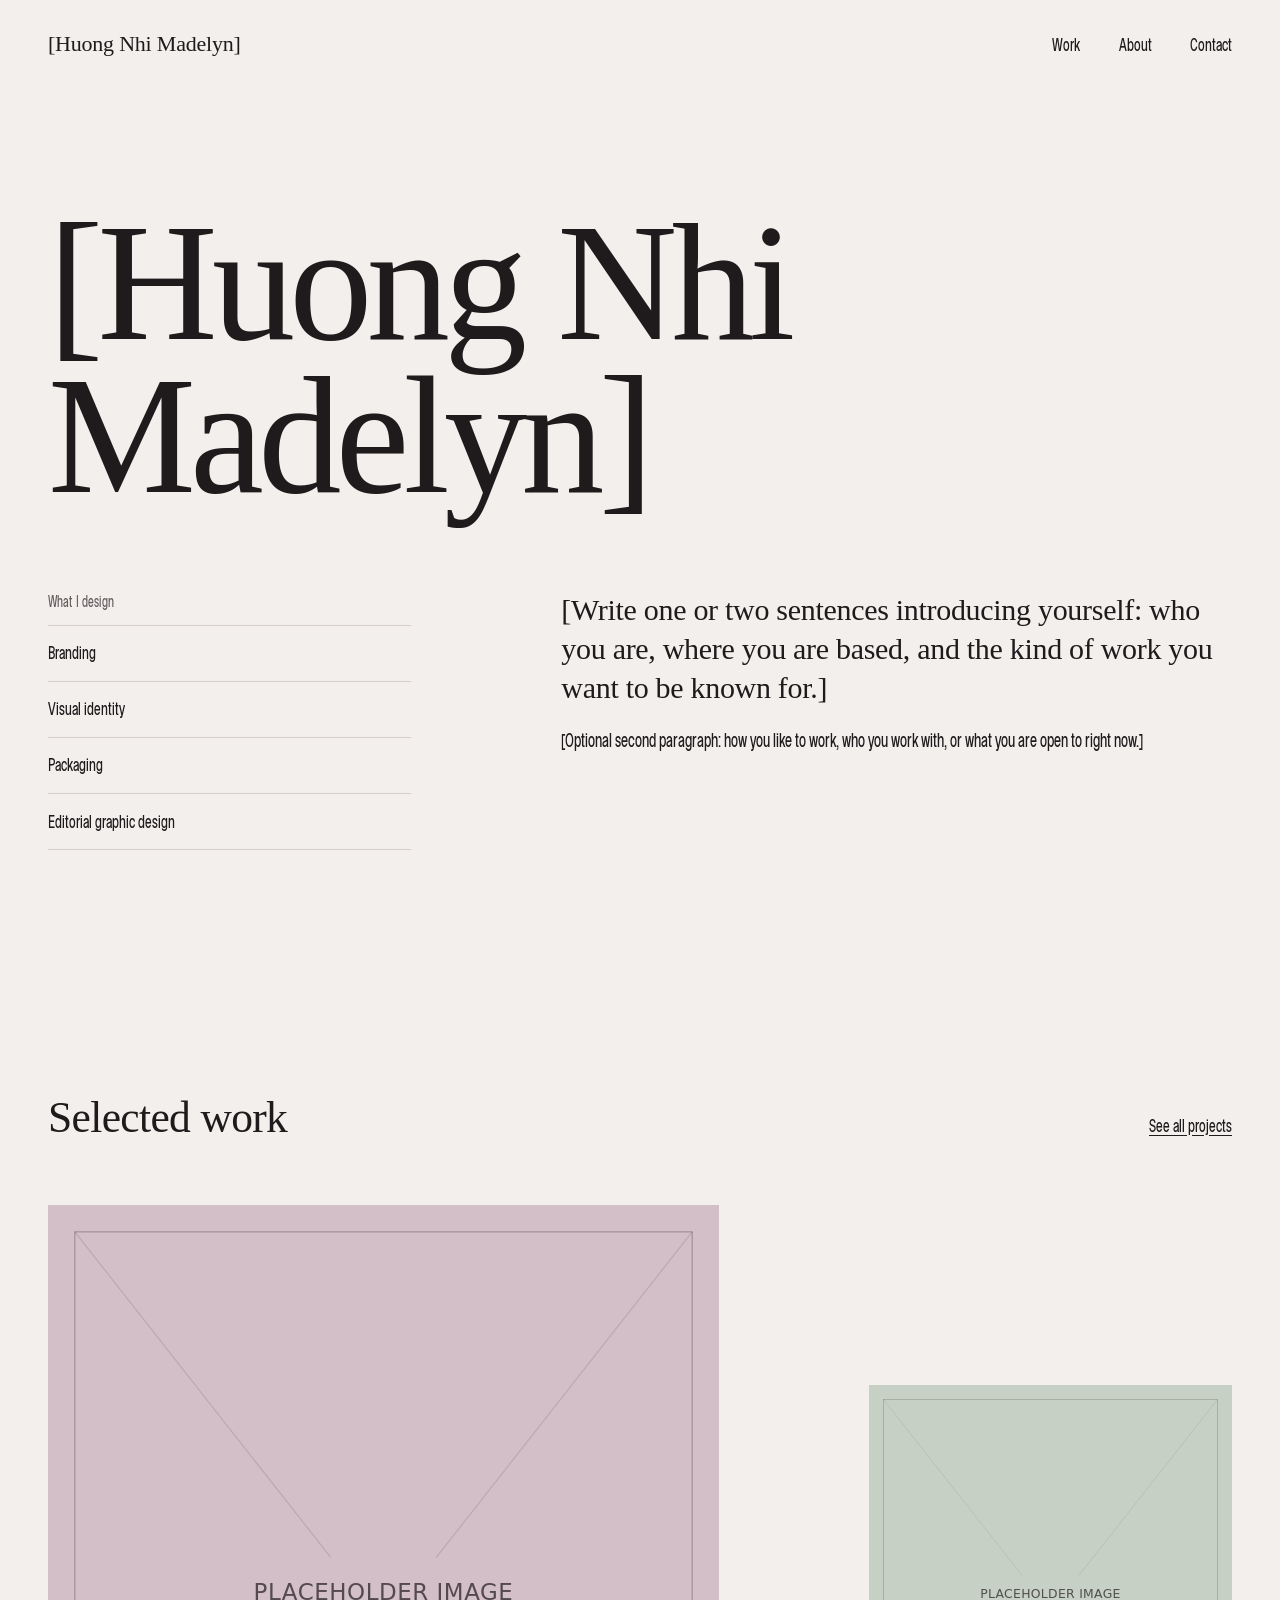
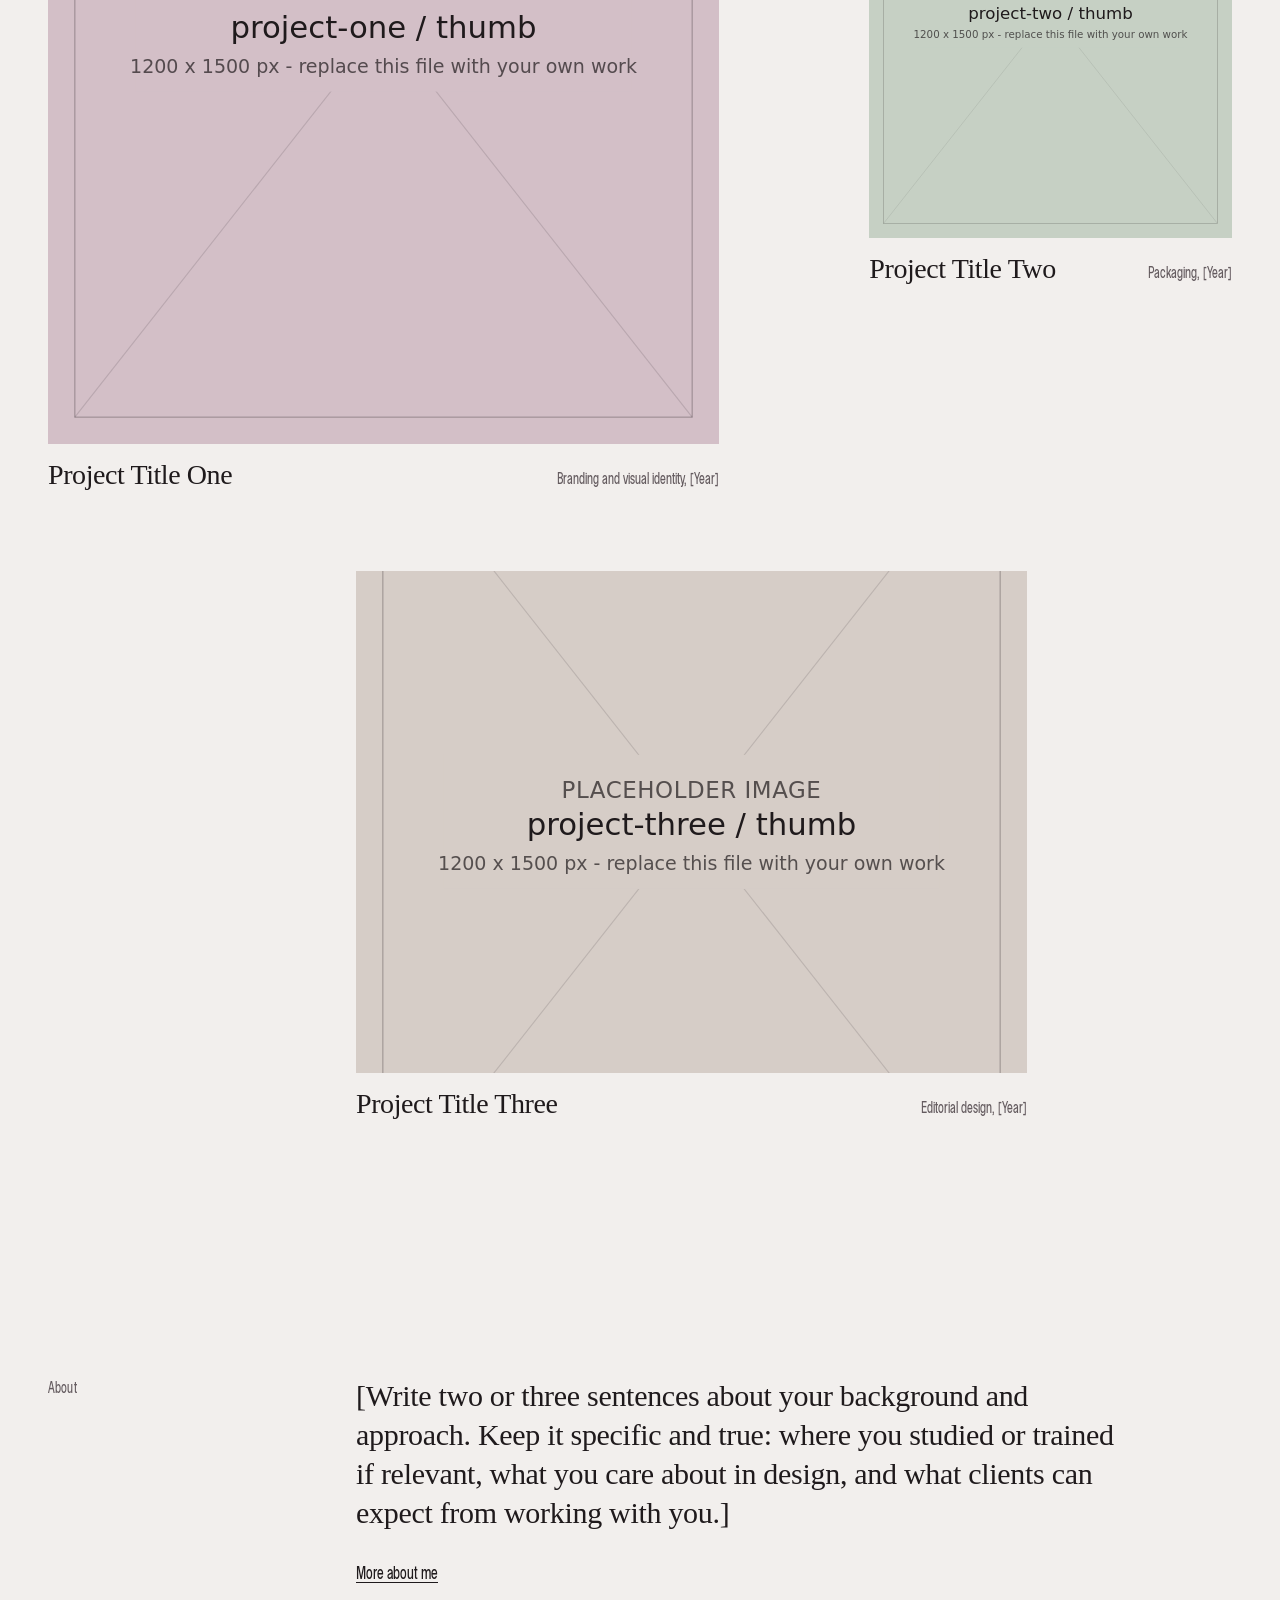
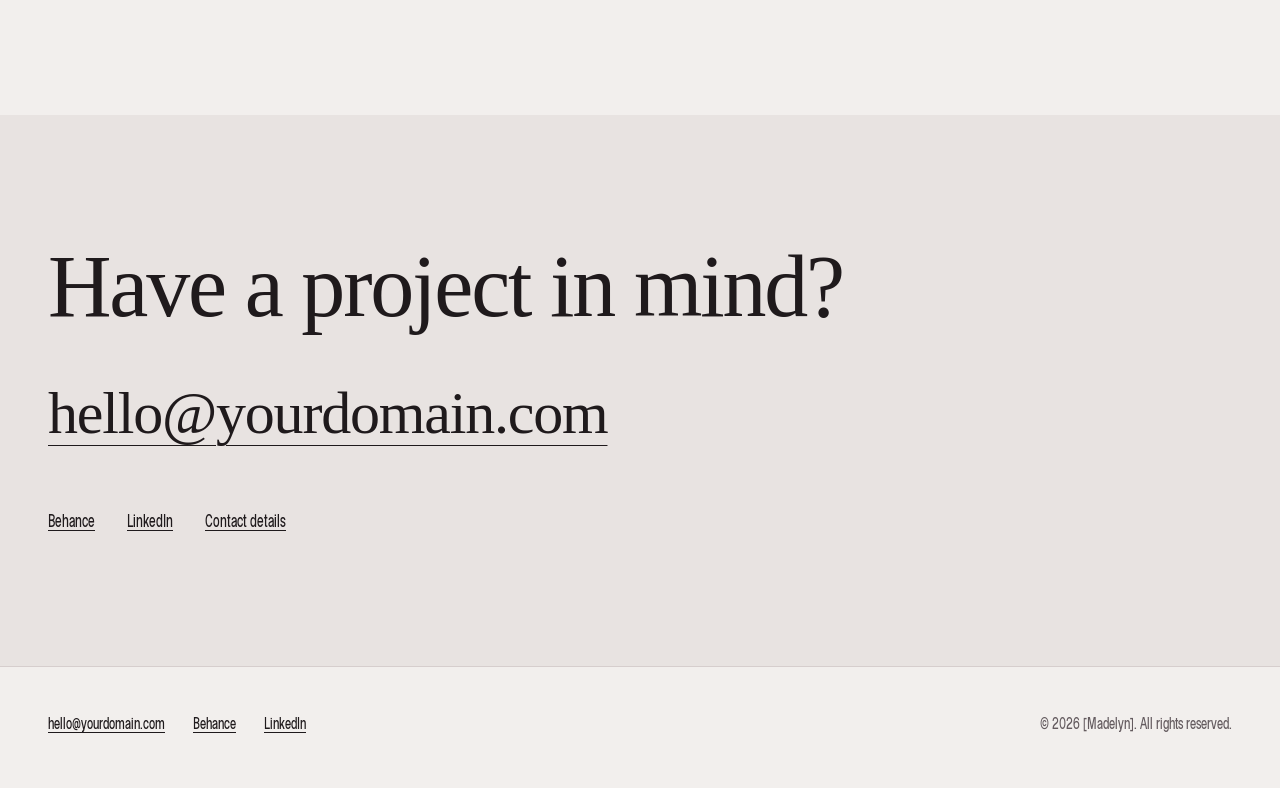
==== commit b167d29c: "font update 3" ====
--- a/index.html
+++ b/index.html
@@ -3,12 +3,17 @@
 <head>
   <meta charset="utf-8">
   <meta name="viewport" content="width=device-width, initial-scale=1">
+
+  <link rel="preconnect" href="https://fonts.googleapis.com">
+  <link rel="preconnect" href="https://fonts.gstatic.com" crossorigin>
+  <link href="https://fonts.googleapis.com/css2?family=Cossette+Titre:wght@400;700&display=swap" rel="stylesheet">
+
   <!-- EDIT: replace [Madelyn], the description, and every YOUR-SITE.pages.dev address. See README.md. -->
   <title>[Madelyn] | Creative Designer </title>
   <meta name="description" content="Portfolio of [Huong Nhi Madelyn], a Creative Designer  working in branding, visual identity, packaging and editorial design.">
   <meta name="theme-color" content="#f2efed">
   <link rel="canonical" href="https://YOUR-SITE.pages.dev/">
-  <link rel="icon" href="assets/img/favicon.svg" type="image/svg+xml">
+  <link rel="icon" href="assets/img/favicon-v2.svg" type="image/svg+xml">
 
   <meta property="og:type" content="website">
   <meta property="og:site_name" content="[Huong Nhi Madelyn]">
--- a/assets/css/styles.css
+++ b/assets/css/styles.css
@@ -9,7 +9,7 @@
    4.  Layout helpers
    5.  Header and navigation
    6.  Home: hero, featured work, about, contact
-   7.  Work index
+   7.  Work page (filters and grid)
    8.  Inner page headers (About, Contact, 404)
    9.  Project pages
    10. Footer
@@ -18,6 +18,13 @@
 
 /* 1. Design tokens
    -------------------------------------------------------------------------- */
+  @font-face {
+  font-family: "Vend Sans";
+  src: url("../fonts/VendSans.ttf") format("truetype");
+  font-weight: 700;
+  font-style: normal;
+  font-display: swap;
+}
 :root {
   /* Colour: neutral ground, dark ink, two quiet accents.
      Text colours below all meet WCAG AA contrast on --bg and --wash. */
@@ -33,7 +40,7 @@
   /* Type: system font stacks, so nothing is downloaded and nothing is licensed.
      To use your own fonts, see the README ("Changing fonts"). */
   --serif: "Iowan Old Style", "Palatino Linotype", Palatino, "Book Antiqua", Georgia, "Times New Roman", serif;
-  --sans: system-ui, -apple-system, "Segoe UI", Roboto, "Helvetica Neue", Arial, sans-serif;
+  --sans: "Cossette Titre", system-ui, -apple-system, "Segoe UI", Roboto, "Helvetica Neue", Arial, sans-serif;
 
   /* Space */
   --gutter: clamp(1.25rem, 4vw, 3rem);
@@ -421,6 +428,12 @@
   width: 100%;
   height: 100%;
   object-fit: cover;
+  transition: transform 0.6s ease;
+}
+
+.card:hover .card__frame img,
+.card:focus-visible .card__frame img {
+  transform: scale(1.03);
 }
 
 .card__body {
@@ -479,65 +492,87 @@
 }
 
 
-/* 7. Work index (work.html)
-   -------------------------------------------------------------------------- */
-.index {
+/* 7. Work page: filters and project grid
+   -------------------------------------------------------------------------- */
+.work-section {
+  padding-bottom: var(--section);
+}
+
+.filters {
+  display: flex;
+  flex-wrap: wrap;
+  align-items: baseline;
+  gap: 0.25rem 2rem;
+  margin-bottom: clamp(2rem, 4vw, 3rem);
+  padding-bottom: 0.75rem;
+  border-bottom: 1px solid var(--line);
+}
+
+/* The hidden attribute must win over the flex display above. */
+.filters[hidden] {
+  display: none;
+}
+
+.filters__list {
+  display: flex;
+  flex-wrap: wrap;
+  gap: 0 1.5rem;
+  margin: 0;
+  padding: 0;
   list-style: none;
+}
+
+.filters__btn {
+  padding: 0.5rem 0;
+  border: 0;
+  border-bottom: 1px solid transparent;
+  background: none;
+  color: var(--muted);
+  font: inherit;
+  cursor: pointer;
+}
+
+.filters__btn:hover {
+  color: var(--ink);
+  border-bottom-color: currentColor;
+}
+
+.filters__btn[aria-pressed="true"] {
+  color: var(--plum);
+  border-bottom-color: var(--plum);
+}
+
+.work-grid {
+  display: grid;
+  gap: clamp(2.5rem, 5vw, 4rem) var(--gutter);
+  grid-template-columns: minmax(0, 1fr);
+  margin: 0;
   padding: 0;
-  border-bottom: 1px solid var(--line);
-}
-
-.index__item {
-  border-top: 1px solid var(--line);
-}
-
-.index__link {
-  display: grid;
-  gap: 1rem;
-  padding-block: 1.75rem;
-  text-decoration: none;
-}
-
-.index__title {
-  font-family: var(--serif);
-  font-size: clamp(1.75rem, 4vw, 3rem);
-  line-height: 1.05;
-  letter-spacing: -0.02em;
-}
-
-.index__meta {
-  color: var(--muted);
-}
-
-.index__thumb {
-  background: var(--wash);
-  aspect-ratio: 16 / 10;
-  overflow: hidden;
-}
-
-.index__thumb img {
-  width: 100%;
-  height: 100%;
-  object-fit: cover;
-}
-
-.index__link:hover .index__title {
-  color: var(--plum);
-  text-decoration: underline;
-  text-decoration-thickness: 1px;
-  text-underline-offset: 0.15em;
-}
-
-@media (min-width: 48rem) {
-  .index__link {
-    grid-template-columns: minmax(0, 1.5fr) minmax(0, 1fr) 4rem 13rem;
-    align-items: center;
-    column-gap: var(--gutter);
-  }
-
-  .index__thumb {
-    aspect-ratio: 4 / 3;
-  }
+  list-style: none;
+}
+
+@media (min-width: 40rem) {
+  .work-grid {
+    grid-template-columns: repeat(2, minmax(0, 1fr));
+  }
+}
+
+@media (min-width: 64rem) {
+  .work-grid {
+    grid-template-columns: repeat(3, minmax(0, 1fr));
+  }
+}
+
+.work-grid__item[hidden] {
+  display: none;
+}
+
+.work-empty {
+  color: var(--muted);
+}
+
+.work-more {
+  margin-top: clamp(2.5rem, 5vw, 4rem);
 }
 
 
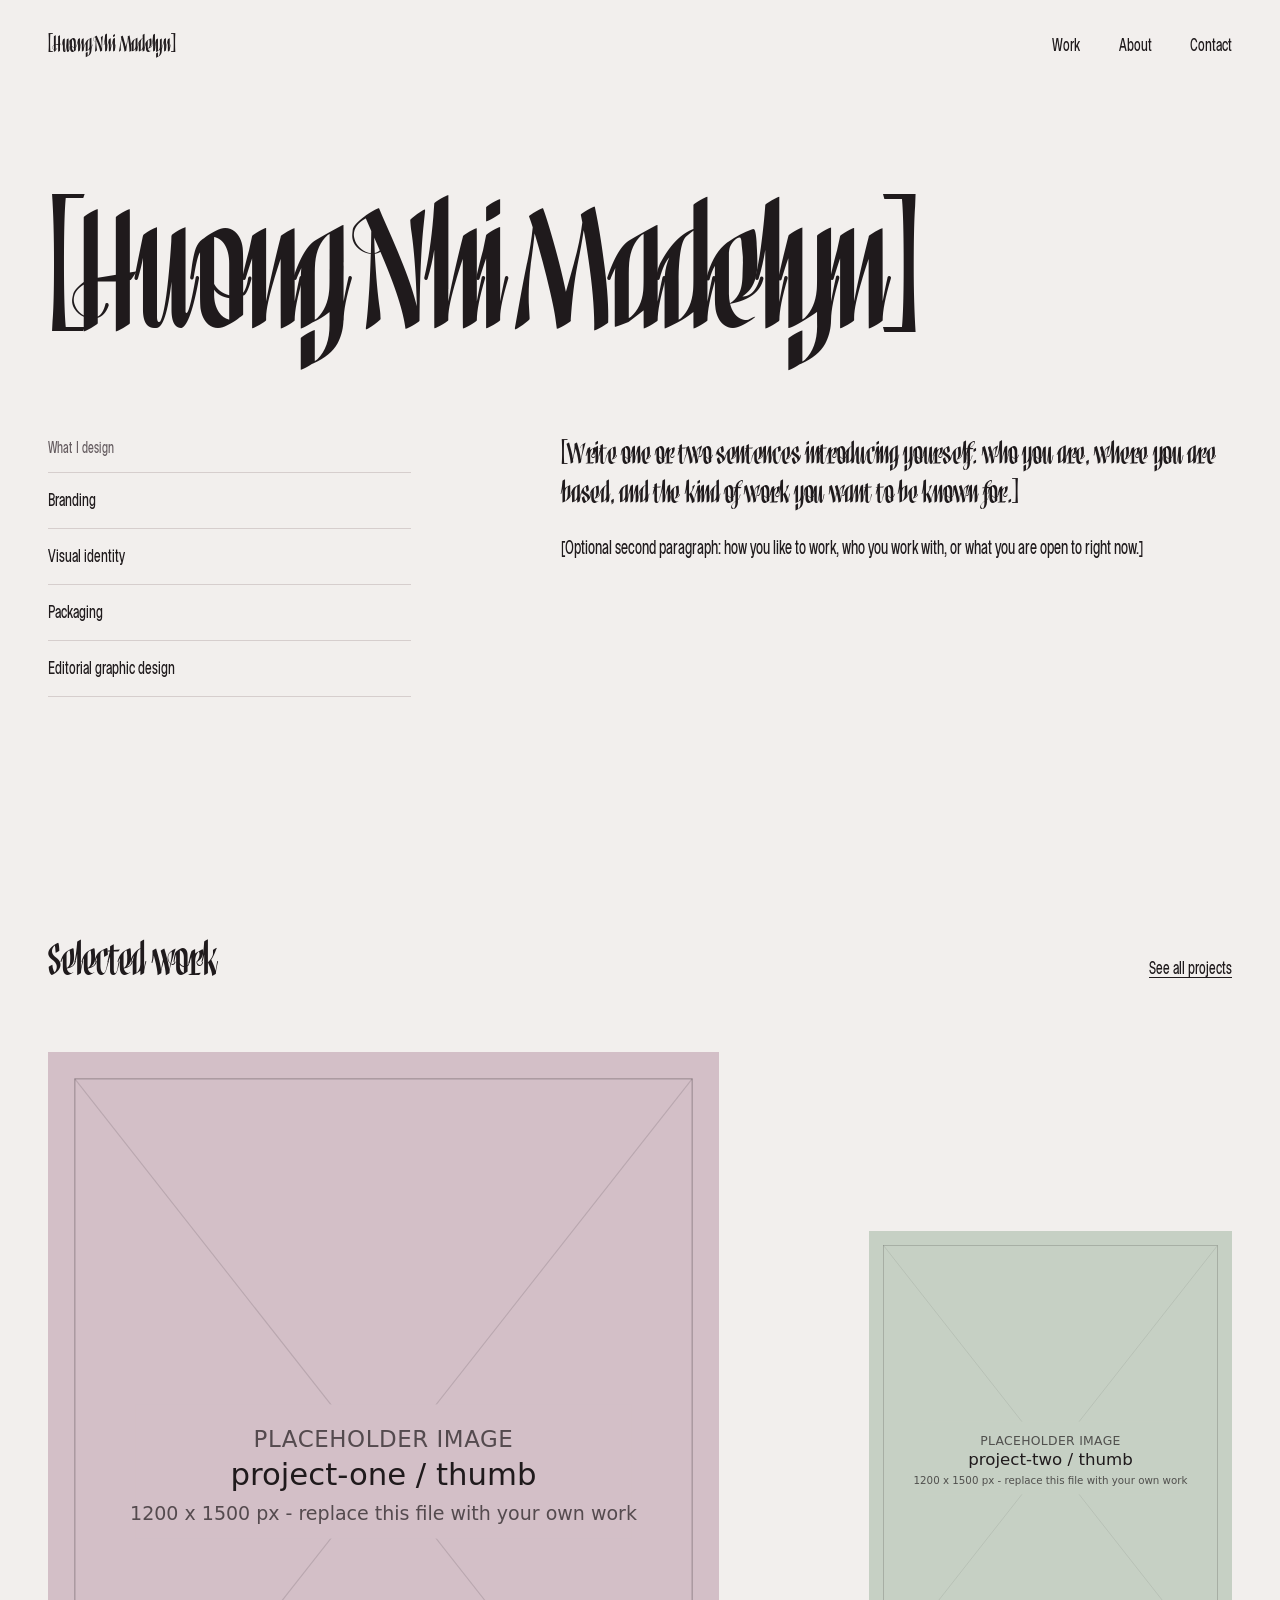
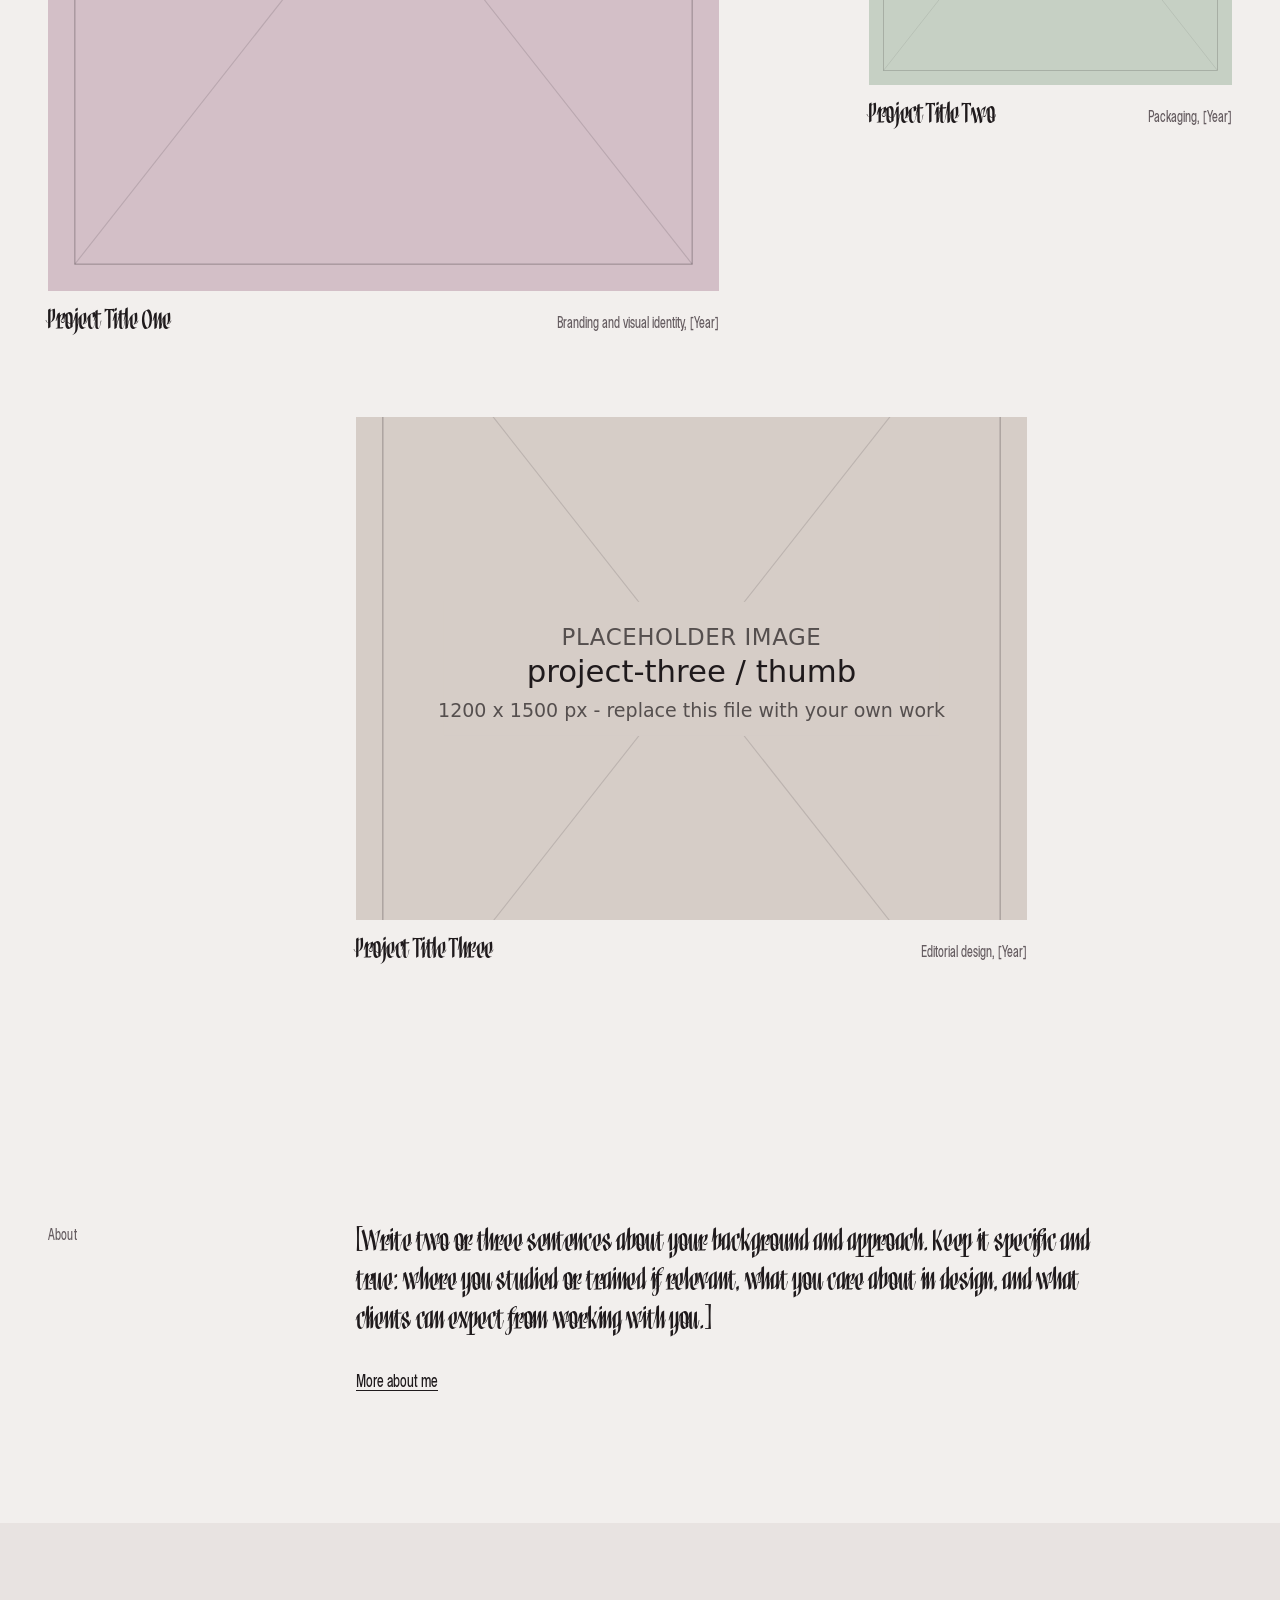
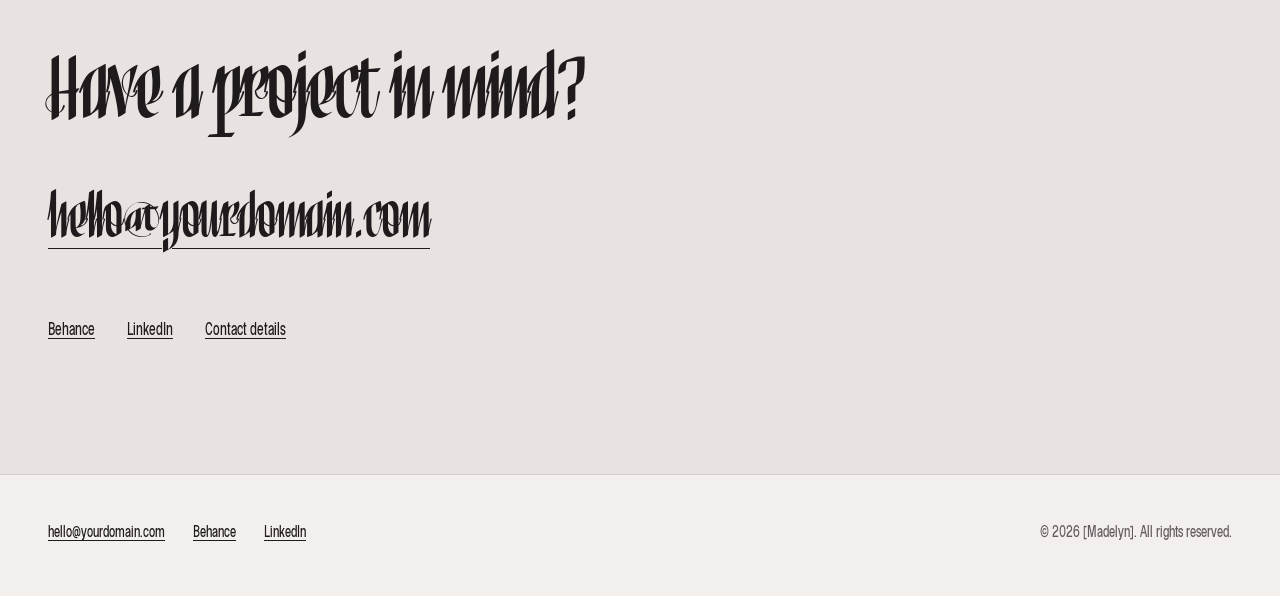
==== commit 25502f23: "font test 3" ====
--- a/index.html
+++ b/index.html
@@ -48,7 +48,9 @@
     <!-- Introduction -->
     <section class="hero">
       <div class="wrap">
-        <h1 class="display hero__name">[Huong Nhi Madelyn]<span class="visually-hidden">, creative designer</span></h1>
+        <h1 
+        style="font-family: 'Cownaffle', serif;"
+        class="display hero__name">[Huong Nhi Madelyn]<span class="visually-hidden">, creative designer</span></h1>
 
         <div class="hero__grid">
           <div class="hero__list">
--- a/assets/css/styles.css
+++ b/assets/css/styles.css
@@ -19,9 +19,9 @@
 /* 1. Design tokens
    -------------------------------------------------------------------------- */
   @font-face {
-  font-family: "Vend Sans";
-  src: url("../fonts/VendSans.ttf") format("truetype");
-  font-weight: 700;
+  font-family: "Cownaffle";
+  src: url("../fonts/Cownaffle.ttf") format("truetype");
+  font-weight: 400;
   font-style: normal;
   font-display: swap;
 }
@@ -39,7 +39,7 @@
 
   /* Type: system font stacks, so nothing is downloaded and nothing is licensed.
      To use your own fonts, see the README ("Changing fonts"). */
-  --serif: "Iowan Old Style", "Palatino Linotype", Palatino, "Book Antiqua", Georgia, "Times New Roman", serif;
+  --serif: "Cownaffle", "Iowan Old Style", "Palatino Linotype", Palatino, "Book Antiqua", Georgia, "Times New Roman", serif;
   --sans: "Cossette Titre", system-ui, -apple-system, "Segoe UI", Roboto, "Helvetica Neue", Arial, sans-serif;
 
   /* Space */
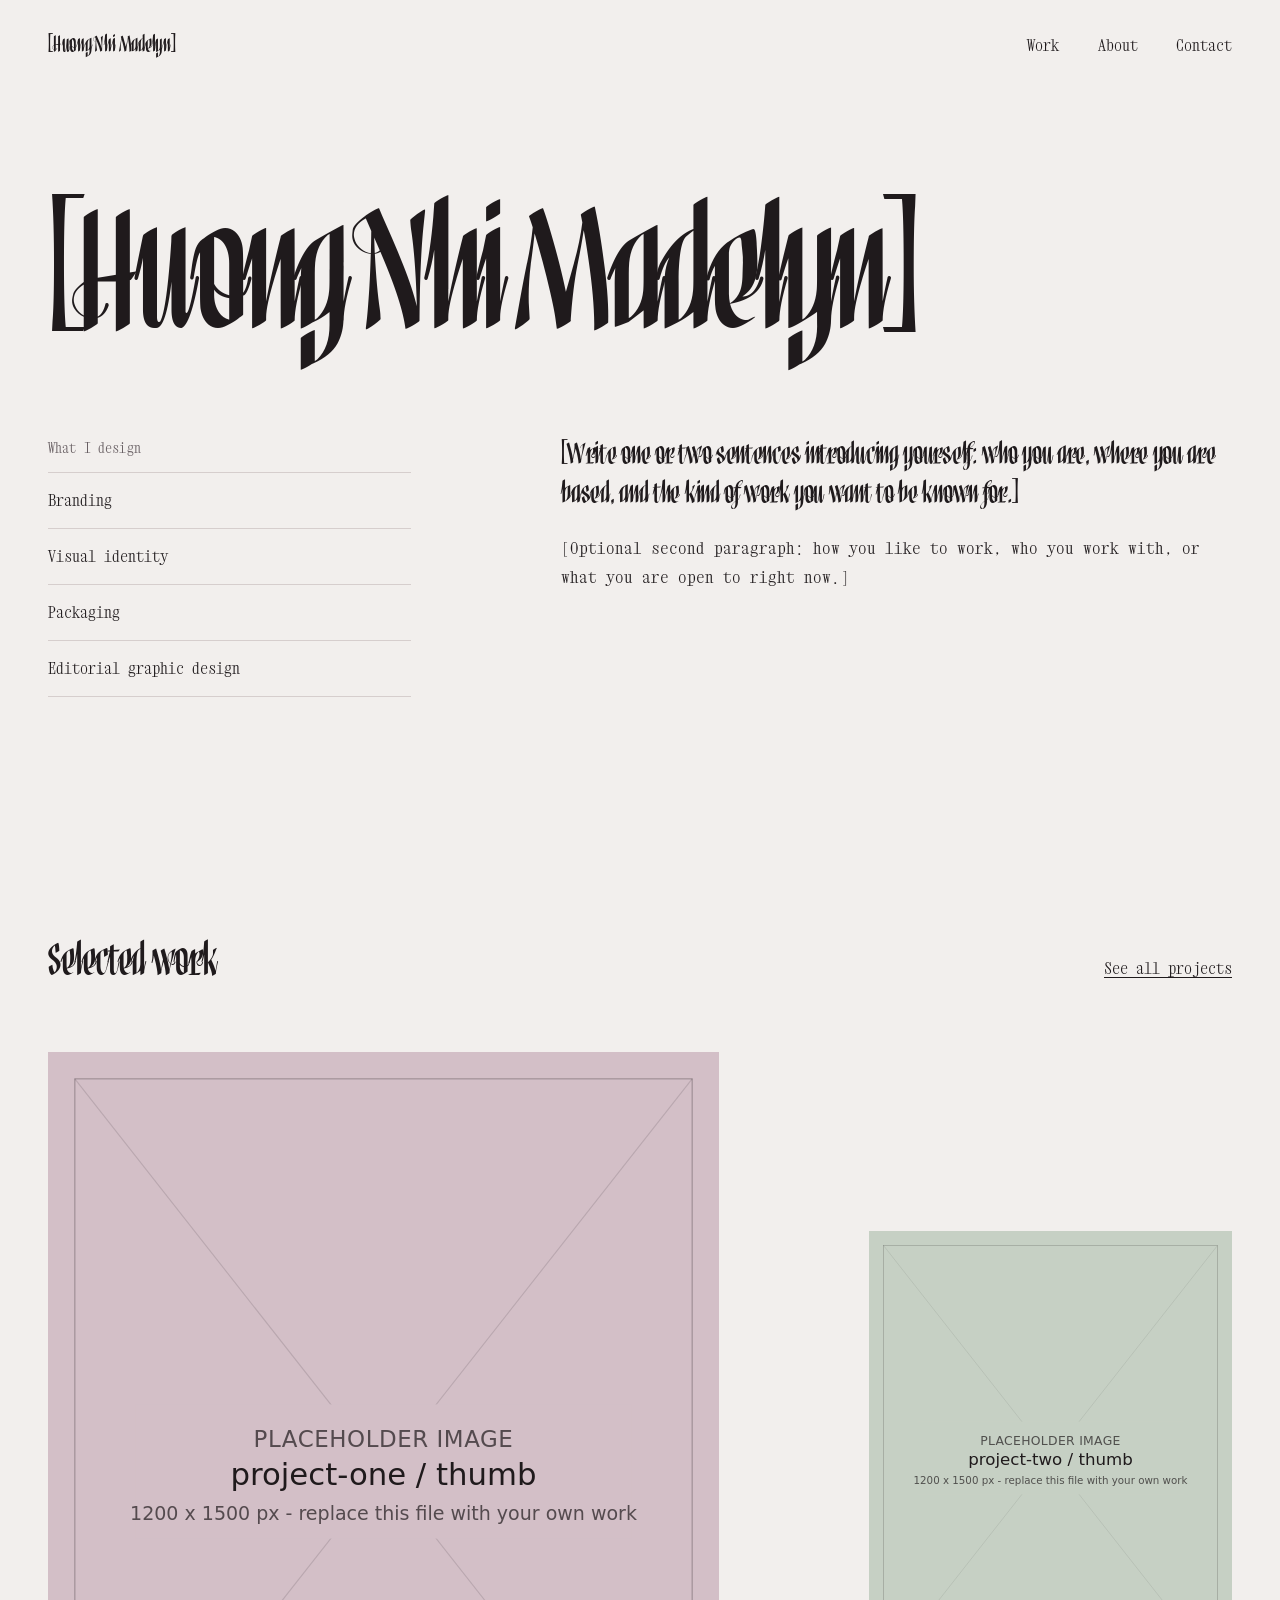
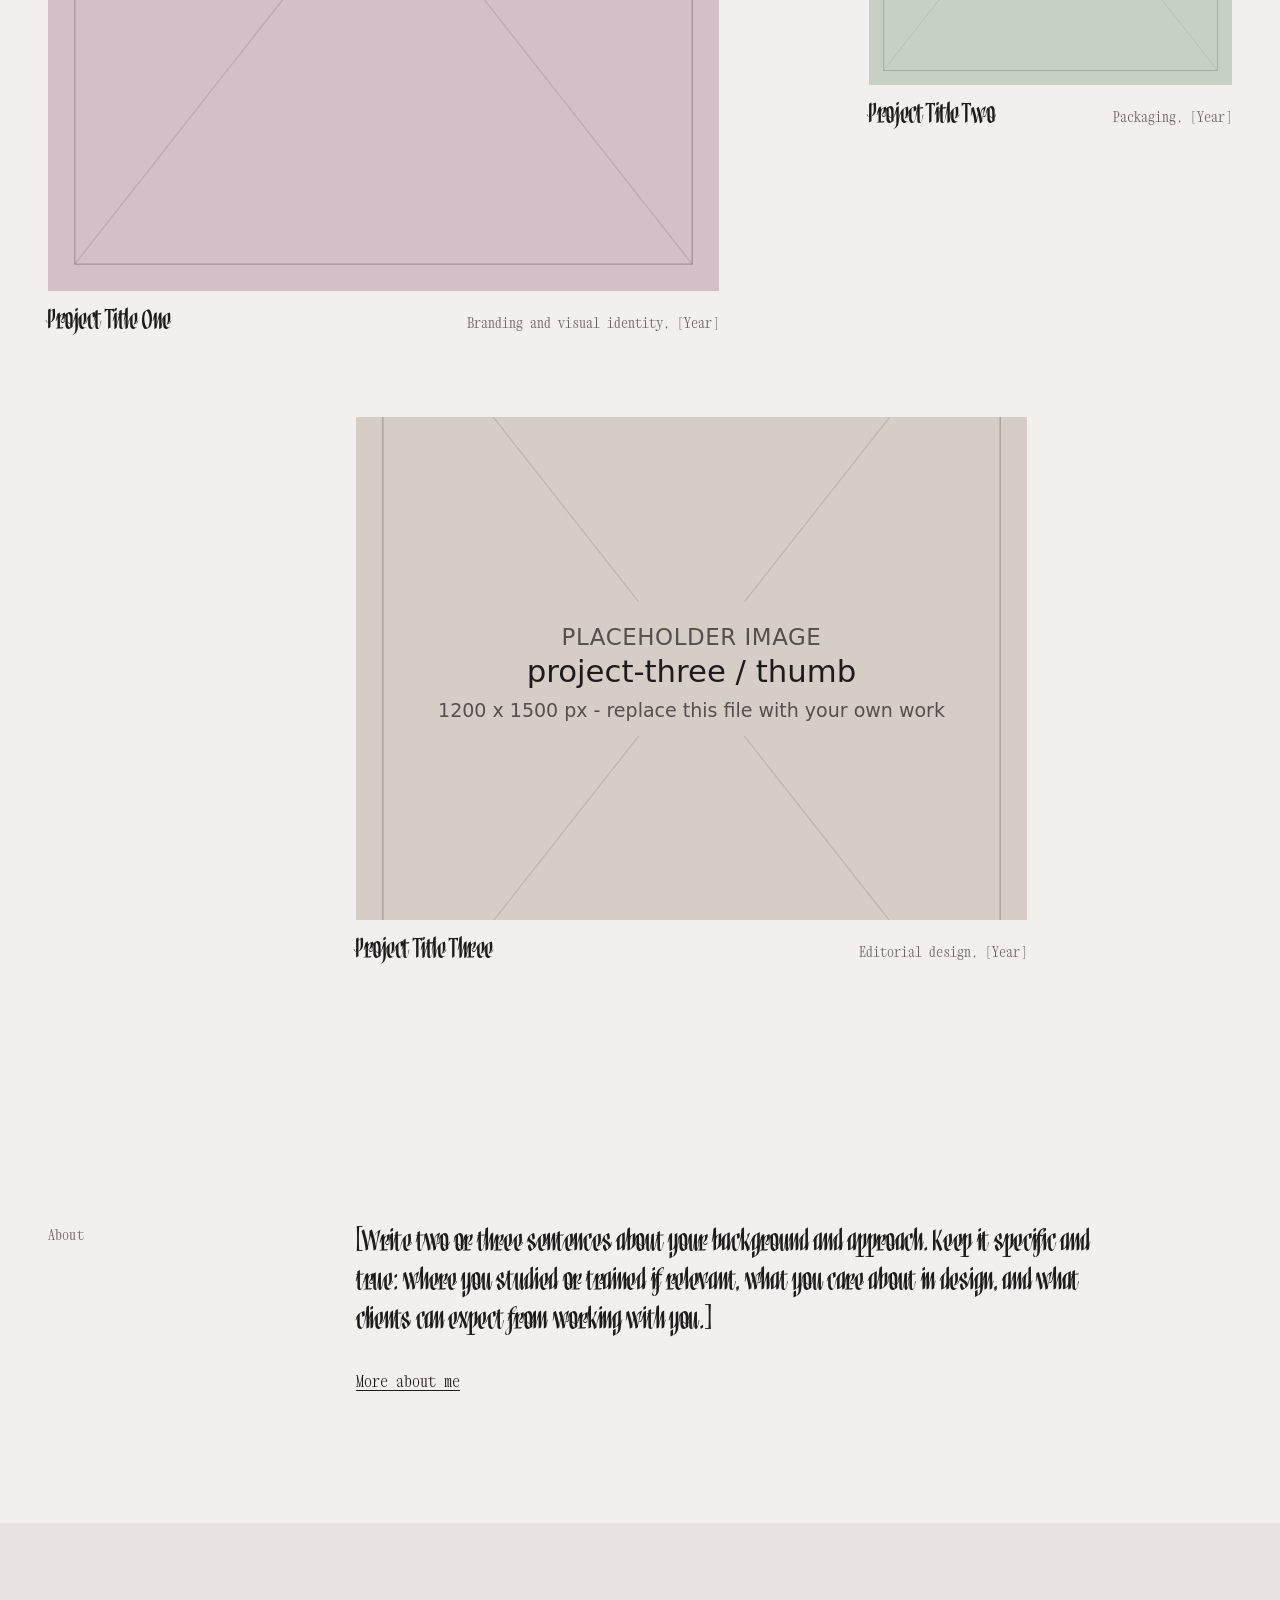
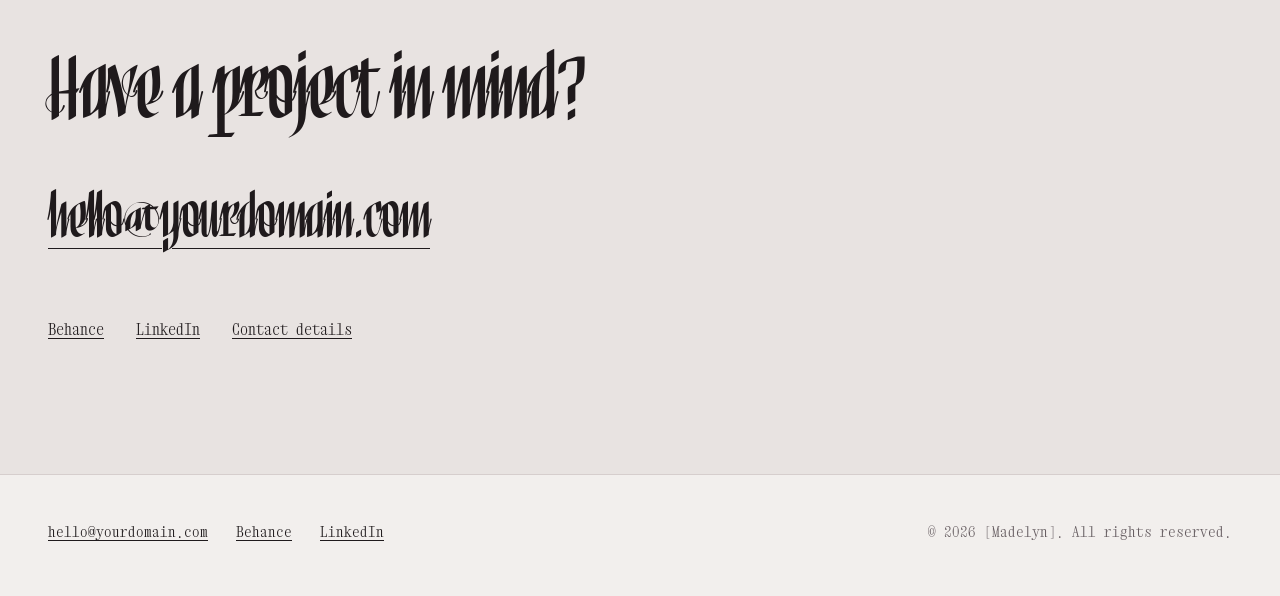
==== commit 06176fd0: "update font" ====
--- a/index.html
+++ b/index.html
@@ -7,6 +7,7 @@
   <link rel="preconnect" href="https://fonts.googleapis.com">
   <link rel="preconnect" href="https://fonts.gstatic.com" crossorigin>
   <link href="https://fonts.googleapis.com/css2?family=Cossette+Titre:wght@400;700&display=swap" rel="stylesheet">
+  <link href="https://fonts.googleapis.com/css2?family=Xanh+Mono:ital@0;1&display=swap" rel="stylesheet">
 
   <!-- EDIT: replace [Madelyn], the description, and every YOUR-SITE.pages.dev address. See README.md. -->
   <title>[Madelyn] | Creative Designer </title>
--- a/assets/css/styles.css
+++ b/assets/css/styles.css
@@ -40,7 +40,7 @@
   /* Type: system font stacks, so nothing is downloaded and nothing is licensed.
      To use your own fonts, see the README ("Changing fonts"). */
   --serif: "Cownaffle", "Iowan Old Style", "Palatino Linotype", Palatino, "Book Antiqua", Georgia, "Times New Roman", serif;
-  --sans: "Cossette Titre", system-ui, -apple-system, "Segoe UI", Roboto, "Helvetica Neue", Arial, sans-serif;
+  --sans: "Xanh Mono", "Cossette Titre", system-ui, -apple-system, "Segoe UI", Roboto, "Helvetica Neue", Arial, sans-serif;
 
   /* Space */
   --gutter: clamp(1.25rem, 4vw, 3rem);
